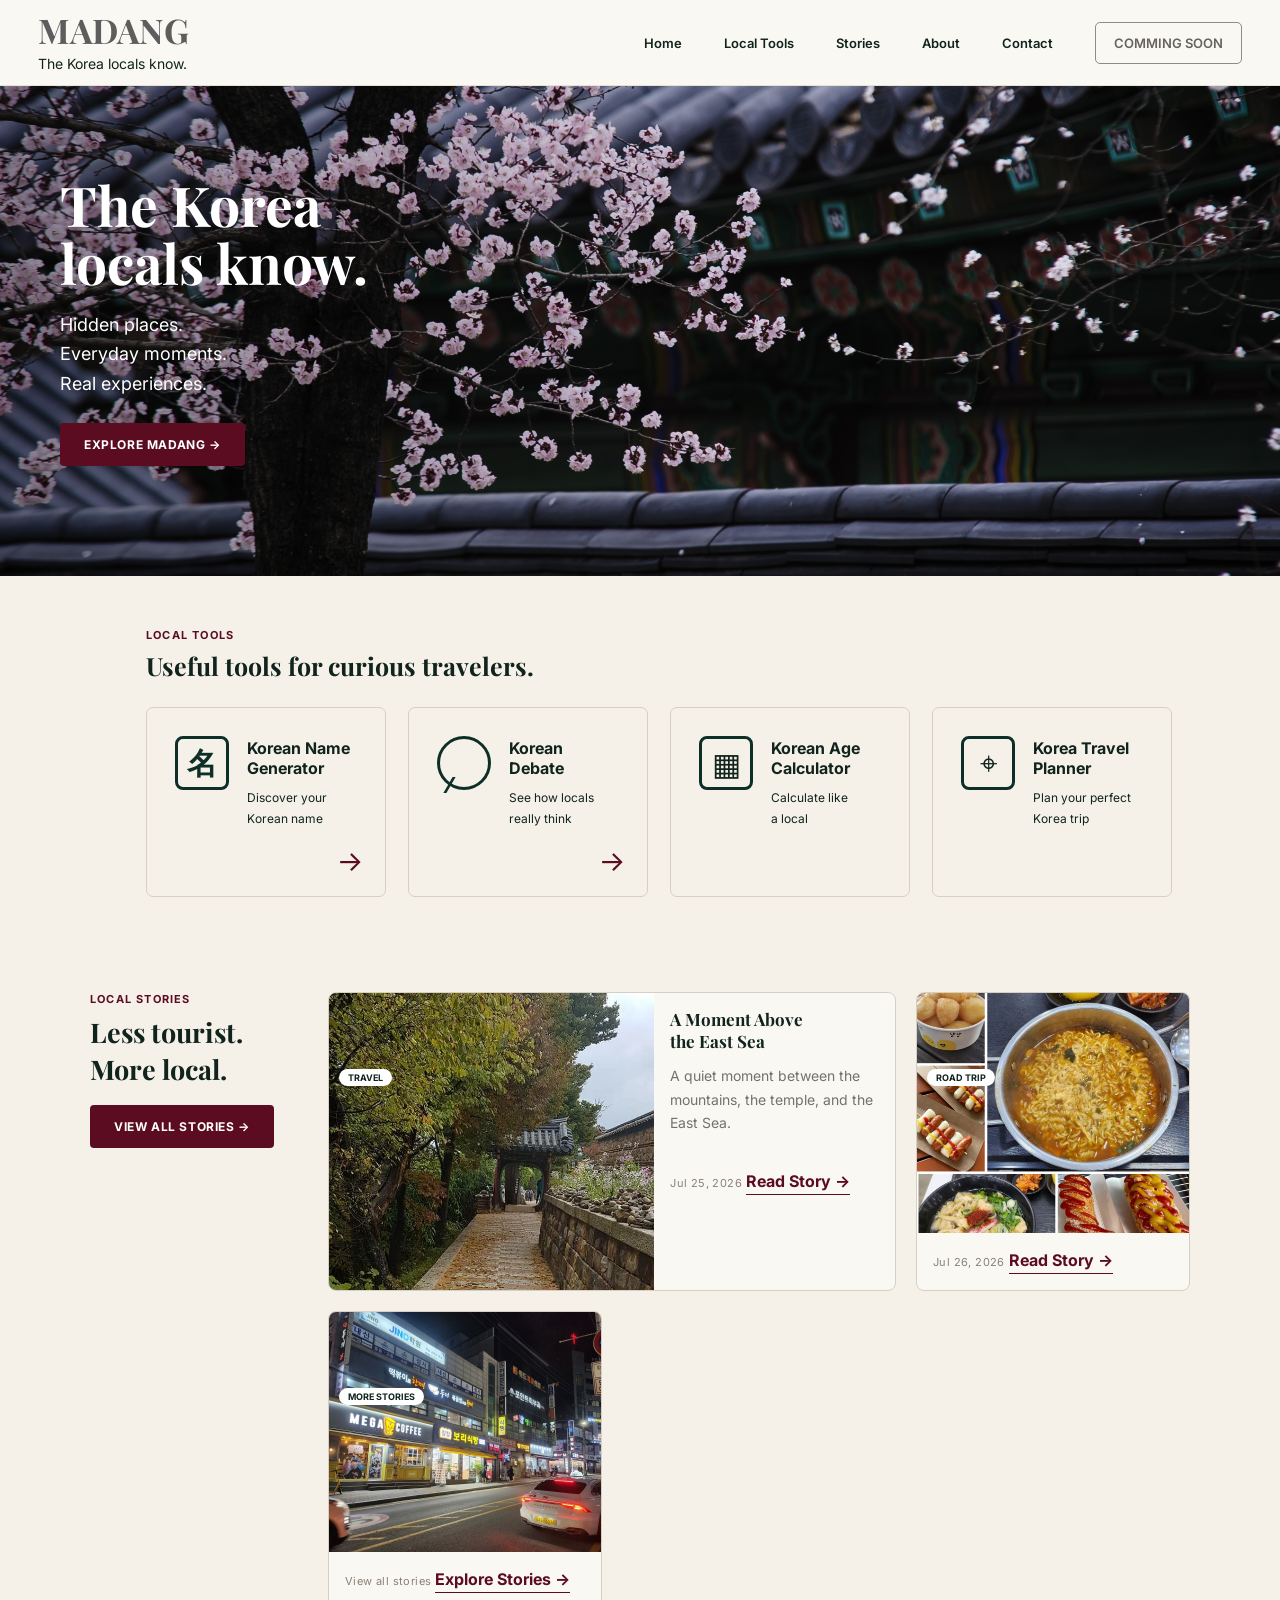
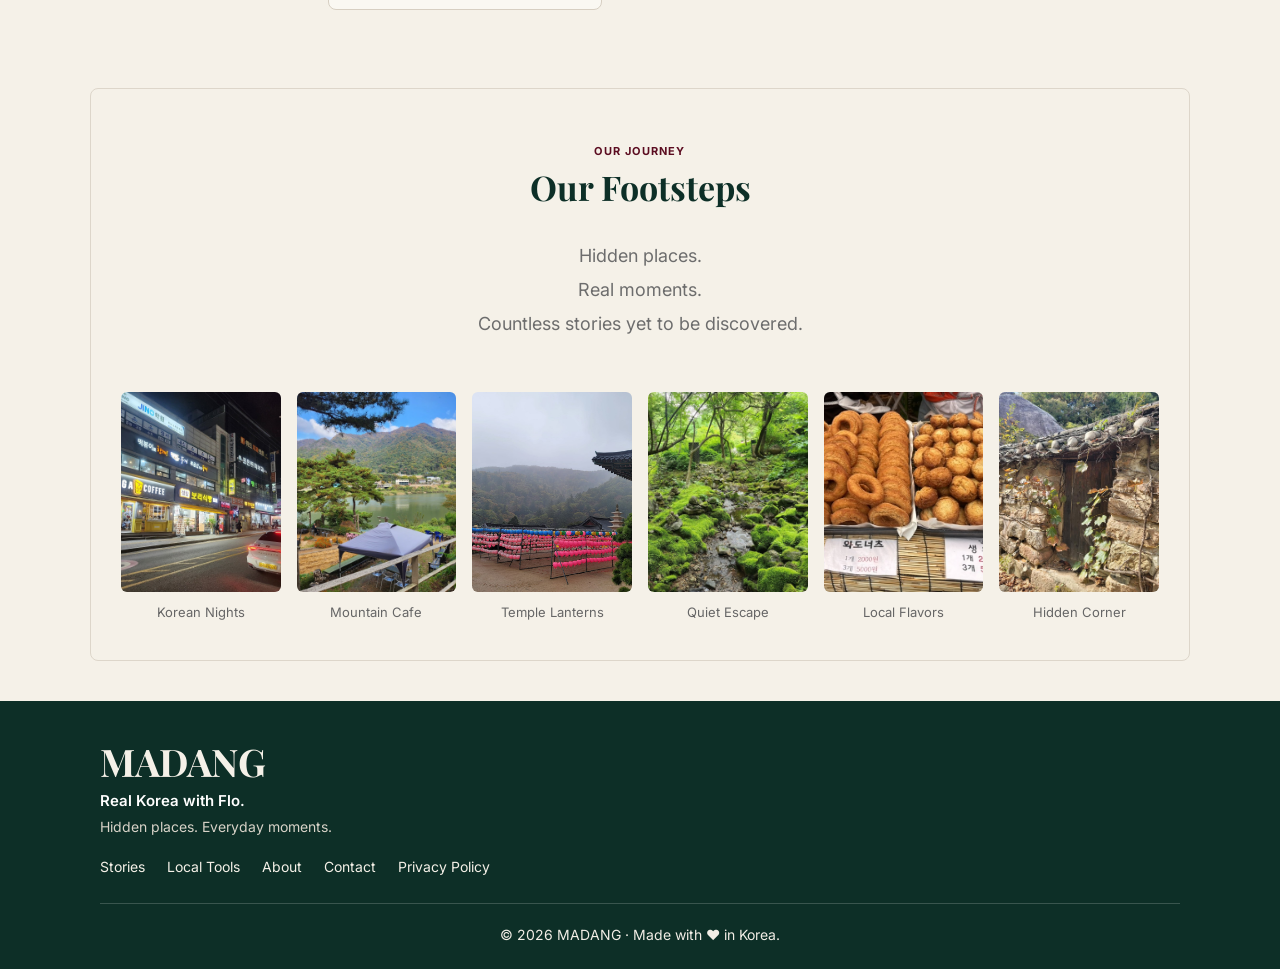
==== index.html @ cdb001fb "Add files via upload" ====
<!doctype html>
<html lang="en">
<head>
  <meta charset="utf-8">
  <meta name="viewport" content="width=device-width, initial-scale=1">
  <title>MADANG — The Korea locals know.</title>
  <meta name="description" content="Hidden places, everyday moments, real experiences in Korea.">
  <link rel="preconnect" href="https://fonts.googleapis.com">
  <link rel="preconnect" href="https://fonts.gstatic.com" crossorigin>
  <link href="https://fonts.googleapis.com/css2?family=Inter:wght@400;500;600;700&family=Playfair+Display:wght@600;700&display=swap" rel="stylesheet">
  <link rel="stylesheet" href="style.css">
</head>
<body>
<header class="site-header">
  <a class="brand" href="#home"><strong>MADANG</strong><span>The Korea locals know.</span></a>
  <button class="menu-toggle" aria-label="Open menu">☰</button>
  <nav class="nav">
    <a class="active" href="#home">Home</a>
    <a href="#tools">Local Tools</a>
    <a href="stories.html">Stories</a>
<a href="about.html">About</a>
<a href="contact.html">Contact</a>
    <a class="soon-outline" href="#soon">COMMING SOON</a>
  </nav>
</header>

<main>
<section id="home" class="hero">
  <div class="overlay"></div>
  <div class="hero-copy">
    <h1>The Korea<br>locals know.</h1>
    <p>Hidden places.<br>Everyday moments.<br>Real experiences.</p>
    <a class="button" href="#tools">EXPLORE MADANG →</a>
  </div>
</section>

<section id="tools" class="section">
  <span class="eyebrow">LOCAL TOOLS</span>
  <h2>Useful tools for curious travelers.</h2>

  <div class="tool-grid">
    <article class="tool-card">
   <div class="name-symbol">名</div>
      <div><h3>Korean Name<br>Generator</h3><p>Discover your<br>Korean name</p></div>
      <a class="arrow" href="#">→</a>
    </article>

    <article class="tool-card">
      <div class="speech"></div>
      <div><h3>Korean<br>Debate</h3><p>See how locals<br>really think</p></div>
      <a class="arrow" href="#">→</a>
    </article>

    <article class="tool-card">
      <div class="symbol">▦</div>
      <div><h3>Korean Age<br>Calculator</h3><p>Calculate like<br>a local</p></div>
     
    </article>

    <article class="tool-card">
      <div class="symbol">⌖</div>
      <div><h3>Korea Travel<br>Planner</h3><p>Plan your perfect<br>Korea trip</p></div>
      
    </article>
  </div>
</section>



<section id="stories" class="stories">
  <div class="stories-copy">
<span class="eyebrow">LOCAL STORIES</span>

<h2>
Less tourist.<br>
More local.
</h2>
    <a class="button" href="stories.html">VIEW ALL STORIES →</a>
  </div>

  <div class="story-grid">

  <article class="story-card">
    <div class="story-img">
      <img src="assets/naksansa-east-sea.jpg" alt="A temple above the East Sea">
      <span>TRAVEL</span>
    </div>

    <div class="story-body">
      <h3>A Moment Above<br>the East Sea</h3>

      <p>
        A quiet moment between the mountains,
        the temple, and the East Sea.
      </p>

      <small>Jul 25, 2026</small>

      <a class="home-story-link"
         href="https://realkoreawithflo.blogspot.com/2026/07/a-moment-above-east-sea.html"
         target="_blank"
         rel="noopener noreferrer">
        Read Story →
      </a>
    </div>
  </article>


  <article class="story-card">
    <div class="story-img">
      <img src="assets/korean-rest-stop.jpg" alt="Korean highway rest stop food">
      <span>ROAD TRIP</span>
    </div>

    <div class="story-body">
      <h3>Why Korean Highway<br>Rest Stops Are Worth Visiting</h3>

      <p>
        More than a quick break—
        Korean rest stops are part of the journey.
      </p>

      <small>Jul 26, 2026</small>

      <a class="home-story-link"
         href="https://realkoreawithflo.blogspot.com/2026/07/why-korean-highway-rest-stops-are-worth.html"
         target="_blank"
         rel="noopener noreferrer">
        Read Story →
      </a>
    </div>
  </article>


  <article class="story-card">
    <div class="story-img">
      <img src="assets/korean-nights.jpeg" alt="A Korean street at night">
      <span>MORE STORIES</span>
    </div>

    <div class="story-body">
      <h3>Discover More<br>Local Korea</h3>

      <p>
        Food, places, and everyday stories
        from the Korea locals know.
      </p>

      <small>View all stories</small>

      <a class="home-story-link" href="stories.html">
        Explore Stories →
      </a>
    </div>
  </article>

</div>



  </div>
</section>

<section class="footsteps">

    <div class="footsteps-title">
        <span class="eyebrow">OUR JOURNEY</span>

        <h2>Our Footsteps</h2>

       <p class="footsteps-desc">
    Hidden places.<br>
    Real moments.<br>
    Countless stories yet to be discovered.
</p>
    </div>

    <div class="footsteps-grid">

   <div class="footstep">
    <img src="assets/korean-nights.jpeg" alt="Korean Nights">
    <span>Korean Nights</span>
</div>

<div class="footstep">
    <img src="assets/mountain-cafe.jpeg" alt="Mountain Cafe">
    <span>Mountain Cafe</span>
</div>

<div class="footstep">
    <img src="assets/temple-lanterns.jpg" alt="Temple Lanterns">
    <span>Temple Lanterns</span>
</div>

<div class="footstep">
    <img src="assets/quiet-escape.png" alt="Quiet Escape">
    <span>Quiet Escape</span>
</div>

<div class="footstep">
    <img src="assets/local-flavors.jpg" alt="Local Flavors">
    <span>Local Flavors</span>
</div>

<div class="footstep">
    <img src="assets/hidden-corner.jpg" alt="Hidden Corner">
    <span>Hidden Corner</span>
</div> 
    </div>

</section>
</section>

</main>



<script src="script.js"></script>

<footer class="site-footer">

    <div class="footer-inner">

        <div class="footer-brand">
            <h3>MADANG</h3>
            <p>Real Korea with Flo.</p>
            <small>Hidden places. Everyday moments.</small>
        </div>

        <div class="footer-links">
            <a href="stories.html">Stories</a>
            <a href="index.html#tools">Local Tools</a>
            <a href="about.html">About</a>
            <a href="contact.html">Contact</a>
            <a href="privacy.html">Privacy Policy</a>
        </div>

    </div>

    <div class="footer-bottom">
        © 2026 MADANG · Made with ❤ in Korea.
    </div>

</footer>
</body>
</html>
---- style.css ----
:root{
  --ivory:#f5f1e8;
  --paper:#faf8f2;
  --green:#0d2f27;
  --burgundy:#5b0c20;
  --line:#d7cfc2;
  --gray:#74716c;
}
*{box-sizing:border-box}
html{scroll-behavior:smooth}
body{margin:0;background:var(--ivory);color:#10231d;font-family:Inter,Arial,sans-serif}
a{text-decoration:none;color:inherit}
img{width:100%;display:block}
.site-header{height:86px;background:var(--paper);display:flex;align-items:center;justify-content:space-between;padding:0 38px;border-bottom:1px solid #e8e0d5;position:sticky;top:0;z-index:10}
.brand{display:flex;flex-direction:column}
.brand strong{
    font:700 34px/1 "Playfair Display",serif;
    color:#5d5d5d;
}
.brand span{font-size:14px;margin-top:8px}
.nav{display:flex;align-items:center;gap:42px;font-size:13px;font-weight:600}transform: translateY(3px);
.nav .active{color:var(--burgundy);border-bottom:2px solid var(--burgundy);padding-bottom:8px}
.soon-outline{border:1px solid #8f8c87;color:#66635f;border-radius:5px;padding:12px 18px}
.menu-toggle{display:none;border:0;background:none;font-size:25px}
.hero{height:490px;background:url('images/hero.jpg') center/cover no-repeat;position:relative}
.overlay{position:absolute;inset:0;background:linear-gradient(90deg,rgba(0,0,0,.38),rgba(0,0,0,.03) 70%)}
.hero-copy{
    position:relative;
    color:#fff;
    padding:90px 0 0 60px;
}
.hero h1{font:700 55px/1.05 "Playfair Display",serif;margin:0 0 18px}
.hero p{font-size:18px;line-height:1.65;margin:0 0 24px}
.button{display:inline-block;background:var(--burgundy);color:white;padding:14px 24px;border-radius:4px;font-size:12px;font-weight:700;letter-spacing:.6px}
.section{
    max-width:1200px;
    width:100%;
    margin:0 auto;
    padding:52px 56px 50px;
}
.eyebrow{display:block;color:var(--burgundy);font-size:11px;font-weight:700;letter-spacing:1.2px;margin-bottom:8px}
h2{font:700 25px/1.25 "Playfair Display",serif;margin:0}
.tool-grid{
    display:grid;
    grid-template-columns:repeat(4,minmax(240px,1fr));
    gap:22px;
    margin-top:26px;
}
.tool-card{
    min-height:190px;
    border:1px solid var(--line);
    border-radius:7px;
   padding:28px;
    display:grid;
    grid-template-columns:auto 1fr;
    grid-template-rows:auto 1fr auto;
    column-gap:18px;
    align-items:start;
    position:relative;
}

.tool-card h3{
    margin:2px 0 10px;
    font-size:16px;
    line-height:1.25;
}

.tool-card p{
    margin:0;
    font-size:12px;
    line-height:1.7;
}


.arrow{position:absolute;right:22px;bottom:18px;color:var(--burgundy);font-size:28px}
.coming{position:absolute;right:36px;bottom:20px;border:1px solid #8d8a86;color:var(--gray);border-radius:4px;padding:8px 17px;font-size:11px;font-weight:700;letter-spacing:.8px}
.name-symbol{width:54px;height:54px;border:3px solid var(--green);border-radius:8px;display:grid;place-items:center;font-family:"Playfair Display",serif;font-size:30px;font-weight:700;color:var(--green)}
.speech{width:54px;height:54px;border:3px solid var(--green);border-radius:50%;position:relative}
.speech:after{content:'';position:absolute;left:8px;bottom:-6px;width:16px;height:16px;border-left:3px solid var(--green);transform:skew(-30deg)}
.symbol{width:54px;height:54px;border:3px solid var(--green);border-radius:8px;display:grid;place-items:center;font-size:31px}

.gallery-box{
    border:1px solid #918f89;
    border-radius:6px;
    padding:10px;
    display:grid;
    grid-template-columns:repeat(6,1fr);
    gap:8px;
}
.gallery-box img{
    width:100%;
    height:150px;
    object-fit:cover;
    display:block;
    border-radius:2px;
}
.dots{display:flex;justify-content:center;gap:8px;margin-top:18px}
.dots span,.dots b{width:9px;height:9px;border-radius:50%;background:#d2cabd}
.dots b{background:var(--burgundy)}
.stories{display:grid;grid-template-columns:200px 1fr;gap:38px;padding:45px 50px 38px}
.stories-copy h2{font-size:27px;line-height:1.35;margin-bottom:18px}
.story-grid{display:grid;grid-template-columns:repeat(3,1fr);gap:20px}
.story-card{border:1px solid var(--line);border-radius:6px;overflow:hidden}
.story-img{height:103px;position:relative}
.story-img img{width:100%;height:100%;object-fit:cover}
.story-img span{position:absolute;left:10px;bottom:10px;background:white;border-radius:18px;padding:3px 9px;font-size:9px;font-weight:700}
.story-body{padding:16px}
.story-body h3{font:700 17px/1.25 "Playfair Display",serif;margin:0 0 12px}
.story-body p{font-size:12px;line-height:1.75;margin:0 0 15px}
.story-body small{font-size:11px}
@media(max-width:900px){
  .menu-toggle{display:block}
  .nav{display:none;position:absolute;top:98px;left:0;right:0;background:var(--paper);padding:18px 22px;flex-direction:column;align-items:flex-start}
  .nav.open{display:flex}
  .tool-grid{grid-template-columns:1fr 1fr}
  .gallery-box{grid-template-columns:repeat(3,1fr)}
  .stories{grid-template-columns:1fr}
  .story-grid{grid-template-columns:1fr}
  .story-img{height:190px}
}
@media(max-width:560px){
  .site-header{height:82px;padding:0 20px}
  .nav{top:82px}
  .hero{height:420px}
  .hero-copy{padding:62px 22px 0}
  .hero h1{font-size:40px}
  .section{padding:30px 22px}
  .tool-grid{grid-template-columns:1fr}
  .gallery{padding:0 14px 24px}
  .gallery-box{grid-template-columns:1fr 1fr;gap:6px;padding:8px}
  .stories{padding:20px 22px}
  .story-grid{grid-template-columns:1fr}
  .social-col{align-items:flex-start;gap:20px}
}
/* Our Footsteps */

.footsteps{
    max-width:1200px;
    width:calc(100% - 96px);
    margin:40px auto;
    padding:55px 30px 40px;
    border:1px solid #ddd6ca;
    border-radius:8px;
    background:transparent;
    text-align:center;
}
.footsteps-title h2{
    font-family:"Playfair Display",serif;
    font-size:34px;
    margin:10px 0;
    color:#0d2f27;
     margin:8px 0 12px;
}

.footsteps-desc{
    color:#6d6d6d;
    font-size:18px;
    line-height:1.9;
    margin:30px 0 50px;
}

.footsteps-grid{
    display:grid;
    grid-template-columns:repeat(6,1fr);
    gap:16px;
}

.footstep img{

    height:200px;

    object-fit:cover;

    border-radius:6px;

    transition:.3s;

}

.footstep img:hover{

    transform:translateY(-4px);

}

.footstep span{

    display:block;

    margin-top:12px;

    font-size:13px;

    color:#666;

}
/* =========================
   STORIES PAGE
========================= */

.main-nav {
    display: flex;
    align-items: center;
    gap: 42px;
    font-size: 13px;
    font-weight: 600;
}

.main-nav a {
    color: var(--green);
    text-decoration: none;
    padding-bottom: 8px;
}

.main-nav a.active {
    color: var(--burgundy);
    border-bottom: 2px solid var(--burgundy);
}

.stories-page {
    width: min(1680px, 92%);
    margin: 0 auto;
}

.stories-hero {
    padding: 90px 0 65px;
    text-align: center;
    border-bottom: 1px solid var(--line);
}

.stories-hero .eyebrow {
    margin: 0 0 14px;
    color: var(--burgundy);
    font-size: 12px;
    font-weight: 700;
    letter-spacing: 1.8px;
}

.stories-hero h1 {
    margin: 0;
  color:#5d5d5d;
    font-family: "Playfair Display", serif;
    font-size: clamp(48px, 6vw, 82px);
    line-height: 1;
}

.stories-hero .intro {
    margin: 25px 0 0;
    color: var(--gray);
    font-size: 18px;
    line-height: 1.8;
}

@media (max-width: 900px) {
    .main-nav {
        gap: 18px;
        font-size: 12px;
    }

    .stories-hero {
        padding: 65px 20px 45px;
    }
}
.story-categories {
    display: flex;
    justify-content: center;
    flex-wrap: wrap;
    gap: 14px;
    padding: 32px 0 38px;
    border-bottom: 1px solid var(--line);
}

.category-button {
    border: 1px solid var(--line);
    background: transparent;
    color: var(--green);
    border-radius: 999px;
    padding: 10px 18px;
    font: inherit;
    font-size: 12px;
    font-weight: 700;
    letter-spacing: 0.5px;
    text-transform: uppercase;
    cursor: pointer;
}

.category-button:hover,
.category-button.active {
    background: var(--burgundy);
    border-color: var(--burgundy);
    color: white;
}
.stories-grid {
    display: grid;
    grid-template-columns: repeat(3, 1fr);
    gap: 28px;
    padding: 55px 0 90px;
}

.story-card {
    border: 1px solid var(--line);
    border-radius: 8px;
    overflow: hidden;
    background: var(--paper);
    transition: transform 0.25s ease, box-shadow 0.25s ease;
}

.story-card:hover {
    transform: translateY(-5px);
    box-shadow: 0 14px 30px rgba(0, 0, 0, 0.08);
}

.story-card img {
    width: 100%;
    height: 240px;
    object-fit: cover;
    display: block;
}

.story-card-body {
    padding: 24px;
}

.story-category {
    display: inline-block;
    margin-bottom: 14px;
    color: var(--burgundy);
    font-size: 11px;
    font-weight: 700;
    letter-spacing: 1.2px;
    text-transform: uppercase;
}

.story-card h2 {
    margin: 0 0 14px;
    color: #5d5d5d;
    font-family: "Playfair Display", serif;
    font-size: 26px;
    line-height: 1.2;
}

.story-card p {
    margin: 0 0 20px;
    color: var(--gray);
    font-size: 14px;
    line-height: 1.7;
}

.story-card small {
    color: #8a8178;
    font-size: 11px;
    letter-spacing: 0.4px;
}

@media (max-width: 900px) {
    .stories-grid {
        grid-template-columns: 1fr;
    }

    .story-card img {
        height: 220px;
    }
}
/* FEATURED STORY */

.story-card:first-child {
    grid-column: span 2;
    display: grid;
    grid-template-columns: 1.35fr 1fr;
}

.story-card:first-child img {
    height: 100%;
    min-height: 360px;
}

.story-card:first-child .story-card-body {
    display: flex;
    flex-direction: column;
    justify-content: center;
    padding: 36px;
}

.story-card:first-child h2 {
    font-size: 38px;
    line-height: 1.12;
}

.story-card img {
    transition: transform 0.4s ease;
}

.story-card:hover img {
    transform: scale(1.035);
}

@media (max-width: 900px) {
    .story-card:first-child {
        grid-column: auto;
        display: block;
    }

    .story-card:first-child img {
        min-height: 0;
        height: 220px;
    }

    .story-card:first-child h2 {
        font-size: 28px;
    }
}
/* ABOUT */

.about-page{

max-width:1200px;
margin:auto;
padding:120px 40px;

}

.about-hero{

text-align:center;

padding-bottom:90px;

border-bottom:1px solid var(--line);

}

.about-hero h1{

font-size:72px;

font-family:"Playfair Display",serif;

color:#555;

margin:15px 0 30px;

}

.about-hero .intro{

    max-width:700px;

    margin:40px auto 0;

    text-align:center;

    font-size:24px;

    line-height:1.8;

    color:var(--gray);

}
/* ABOUT PAGE */

.about-page {
    width: min(1500px, 92%);
    margin: 0 auto;
    padding-bottom: 100px;
}

.about-hero {
    padding: 90px 20px 75px;
    text-align: center;
    border-bottom: 1px solid var(--line);
}

.about-hero h1 {
    margin: 12px 0 24px;
    color: #5d5d5d;
    font-family: "Playfair Display", serif;
    font-size: clamp(52px, 7vw, 88px);
    line-height: 1;
}

.about-hero .intro {
    max-width: 700px;
    margin: 28px auto 0;
    text-align: center;
    color: var(--gray);
    font-size: 20px;
    line-height: 1.55;
}
.about-profile {
    display: grid;
    grid-template-columns: 1.1fr 0.9fr;
    gap: 70px;
    align-items: center;
    padding: 85px 0;
    border-bottom: 1px solid var(--line);
}

.about-photo img {
    width: 100%;
    height: 680px;
    object-fit: cover;
    object-position: center;
    display: block;
    border-radius: 8px;
}

.about-copy h2,
.about-madang h2 {
    margin: 12px 0 28px;
    color: #5d5d5d;
    font-family: "Playfair Display", serif;
    font-size: clamp(38px, 4vw, 58px);
    line-height: 1.12;
}

.about-copy p,
.about-madang p {
    color: var(--gray);
    font-size: 18px;
    line-height: 1.9;
}

.about-copy p {
    margin: 0 0 20px;
}

.about-quote {
    margin-top: 38px !important;
    padding-left: 24px;
    border-left: 3px solid var(--burgundy);
    color: #5d5d5d !important;
    font-family: "Playfair Display", serif;
    font-size: 26px !important;
    font-style: italic;
    line-height: 1.6 !important;
}

.about-madang {
    max-width: 850px;
    margin: 0 auto;
    padding: 45px 0 20px;
    text-align: center;
}

@media (max-width: 900px) {
    .about-profile {
        grid-template-columns: 1fr;
        gap: 42px;
        padding: 55px 0;
    }

    .about-photo img {
        height: 520px;
    }

    .about-hero {
        padding: 65px 20px 50px;
    }
}
/* PRIVACY POLICY */

.legal-page {
    width: min(920px, 90%);
    margin: 0 auto;
}

.legal-hero {
    padding: 90px 20px 65px;
    text-align: center;
    border-bottom: 1px solid var(--line);
}

.legal-hero h1 {
    margin: 12px 0 18px;
    color: #5d5d5d;
    font-family: "Playfair Display", serif;
    font-size: clamp(48px, 6vw, 76px);
    line-height: 1;
}

.legal-hero > p:last-child {
    color: var(--gray);
    font-size: 14px;
}

.legal-content {
    padding: 65px 0 20px;
}

.legal-content h2 {
    margin: 42px 0 12px;
    color: #5d5d5d;
    font-family: "Playfair Display", serif;
    font-size: 28px;
}

.legal-content h2:first-child {
    margin-top: 0;
}

.legal-content p {
    margin: 0;
    color: var(--gray);
    font-size: 16px;
    line-height: 1.9;
}

.legal-content a {
    color: var(--burgundy);
    text-decoration: underline;
    text-underline-offset: 4px;
}
/* CONTACT PAGE */

.contact-page {
    width: min(1180px, 90%);
    margin: 0 auto;
}

.contact-hero {
    padding: 90px 20px 70px;
    text-align: center;
    border-bottom: 1px solid var(--line);
}

.contact-hero h1 {
    margin: 12px 0 24px;
    color: #5d5d5d;
    font-family: "Playfair Display", serif;
    font-size: clamp(52px, 7vw, 84px);
    line-height: 1;
}

.contact-hero .intro {
    margin: 0;
    color: var(--gray);
    font-size: 20px;
    line-height: 1.8;
}

.contact-content {
    display: grid;
    grid-template-columns: 1.25fr 0.75fr;
    gap: 80px;
    align-items: start;
    padding: 80px 0 20px;
}

.contact-copy h2 {
    margin: 12px 0 26px;
    color: #5d5d5d;
    font-family: "Playfair Display", serif;
    font-size: clamp(38px, 4.5vw, 58px);
    line-height: 1.15;
}

.contact-copy > p {
    max-width: 650px;
    color: var(--gray);
    font-size: 17px;
    line-height: 1.9;
}

.contact-list {
    display: grid;
    gap: 14px;
    margin-top: 34px;
}

.contact-list span {
    padding-bottom: 14px;
    border-bottom: 1px solid var(--line);
    color: #5d5d5d;
    font-size: 16px;
}

.contact-card {
    padding: 42px;
    border: 1px solid var(--line);
    border-radius: 8px;
    background: var(--paper);
}

.contact-card h3 {
    margin: 12px 0 18px;
    color: #5d5d5d;
    font-family: "Playfair Display", serif;
    font-size: 38px;
}

.contact-card p {
    color: var(--gray);
    font-size: 15px;
    line-height: 1.7;
}

.contact-card a {
    display: inline-block;
    margin: 24px 0 28px;
    color: var(--burgundy);
    font-size: 18px;
    font-weight: 700;
    text-decoration: none;
    border-bottom: 1px solid var(--burgundy);
    padding-bottom: 5px;
}

.contact-card small {
    display: block;
    color: #8a8178;
    line-height: 1.6;
}

@media (max-width: 900px) {
    .contact-content {
        grid-template-columns: 1fr;
        gap: 45px;
        padding-top: 55px;
    }

    .contact-hero {
        padding: 65px 20px 50px;
    }

    .contact-card {
        padding: 30px;
    }
}


/* =========================
   FOOTER — FINAL
========================= */

.site-footer {
    margin-top: 20px;
    padding: 42px 0 24px;
    background: var(--green);
    color: #f5f1e8;
}

.footer-inner {
    width: min(1080px, 88%);
    margin: 0 auto;
    display: block;
}

.footer-brand h3 {
    margin: 0 0 10px;
    color: #f5f1e8;
    font-family: "Playfair Display", serif;
    font-size: 38px;
    line-height: 1;
}

.footer-brand p {
    margin: 0 0 6px;
    color: #ffffff;
    font-size: 15px;
    font-weight: 600;
}

.footer-brand small {
    display: block;
    color: #d8d3c8;
    font-size: 14px;
    line-height: 1.6;
}

.footer-links {
    display: flex;
    flex-wrap: wrap;
    gap: 12px 22px;
    margin-top: 20px;
}

.footer-links a {
    color: #f5f1e8;
    font-size: 14px;
    text-decoration: none;
}

.footer-links a:hover {
    color: #ffffff;
    text-decoration: underline;
    text-underline-offset: 4px;
}

.footer-bottom {
    width: min(1080px, 88%);
    margin: 28px auto 0;
    padding-top: 20px;
    border-top: 1px solid rgba(255, 255, 255, 0.18);
    color: #f2eee6;
    font-size: 14px;
    line-height: 1.5;
    text-align: center;
}

@media (max-width: 700px) {
    .site-footer {
        padding: 32px 0 18px;
    }

    .footer-links {
        gap:18px;
    }
}
.story-read-link {
    display: inline-block;
    margin-top: 20px;
    color: var(--burgundy);
    font-size: 14px;
    font-weight: 700;
    letter-spacing: 0.04em;
    text-decoration: none;
    border-bottom: 1px solid var(--burgundy);
    padding-bottom: 4px;
    transition: 0.2s ease;
}

.story-read-link:hover {
    transform: translateX(4px);
}
/* HOME STORY CARD LINK FIX */
.story-grid > a.story-card {
    display: block;
    color: inherit;
    text-decoration: none;
}

.story-grid > a.story-card:hover {
    color: inherit;
}

/* 첫 번째 큰 카드의 기존 2단 레이아웃 복구 */
.story-grid > a.story-card:first-child {
    display: grid;
    grid-template-columns: 1.15fr 0.85fr;
}

/* 카드 안의 이미지와 본문이 정상 크기를 유지하도록 */
.story-grid > a.story-card .story-img,
.story-grid > a.story-card .story-body {
    min-width: 0;
}

.story-grid > a.story-card .story-img img {
    width: 100%;
    height: 100%;
    object-fit: cover;
    display: block;
}
.home-story-link {
  display: inline-block;
  margin-top: 16px;
  color: var(--burgundy);
  font-weight: 700;
  text-decoration: none;
  border-bottom: 1px solid var(--burgundy);
  padding-bottom: 3px;
}

.home-story-link:hover {
  opacity: 0.75;
}
/* HOME CONTENT WIDTH FIX */
#tools,
#stories,
.footsteps {
    width: calc(100% - 80px);
    max-width: 1100px;
    margin-left: auto;
    margin-right: auto;
}

#stories {
    padding-left: 0;
    padding-right: 0;
}

@media (max-width: 900px) {
    #tools,
    #stories,
    .footsteps {
        width: calc(100% - 40px);
    }
}
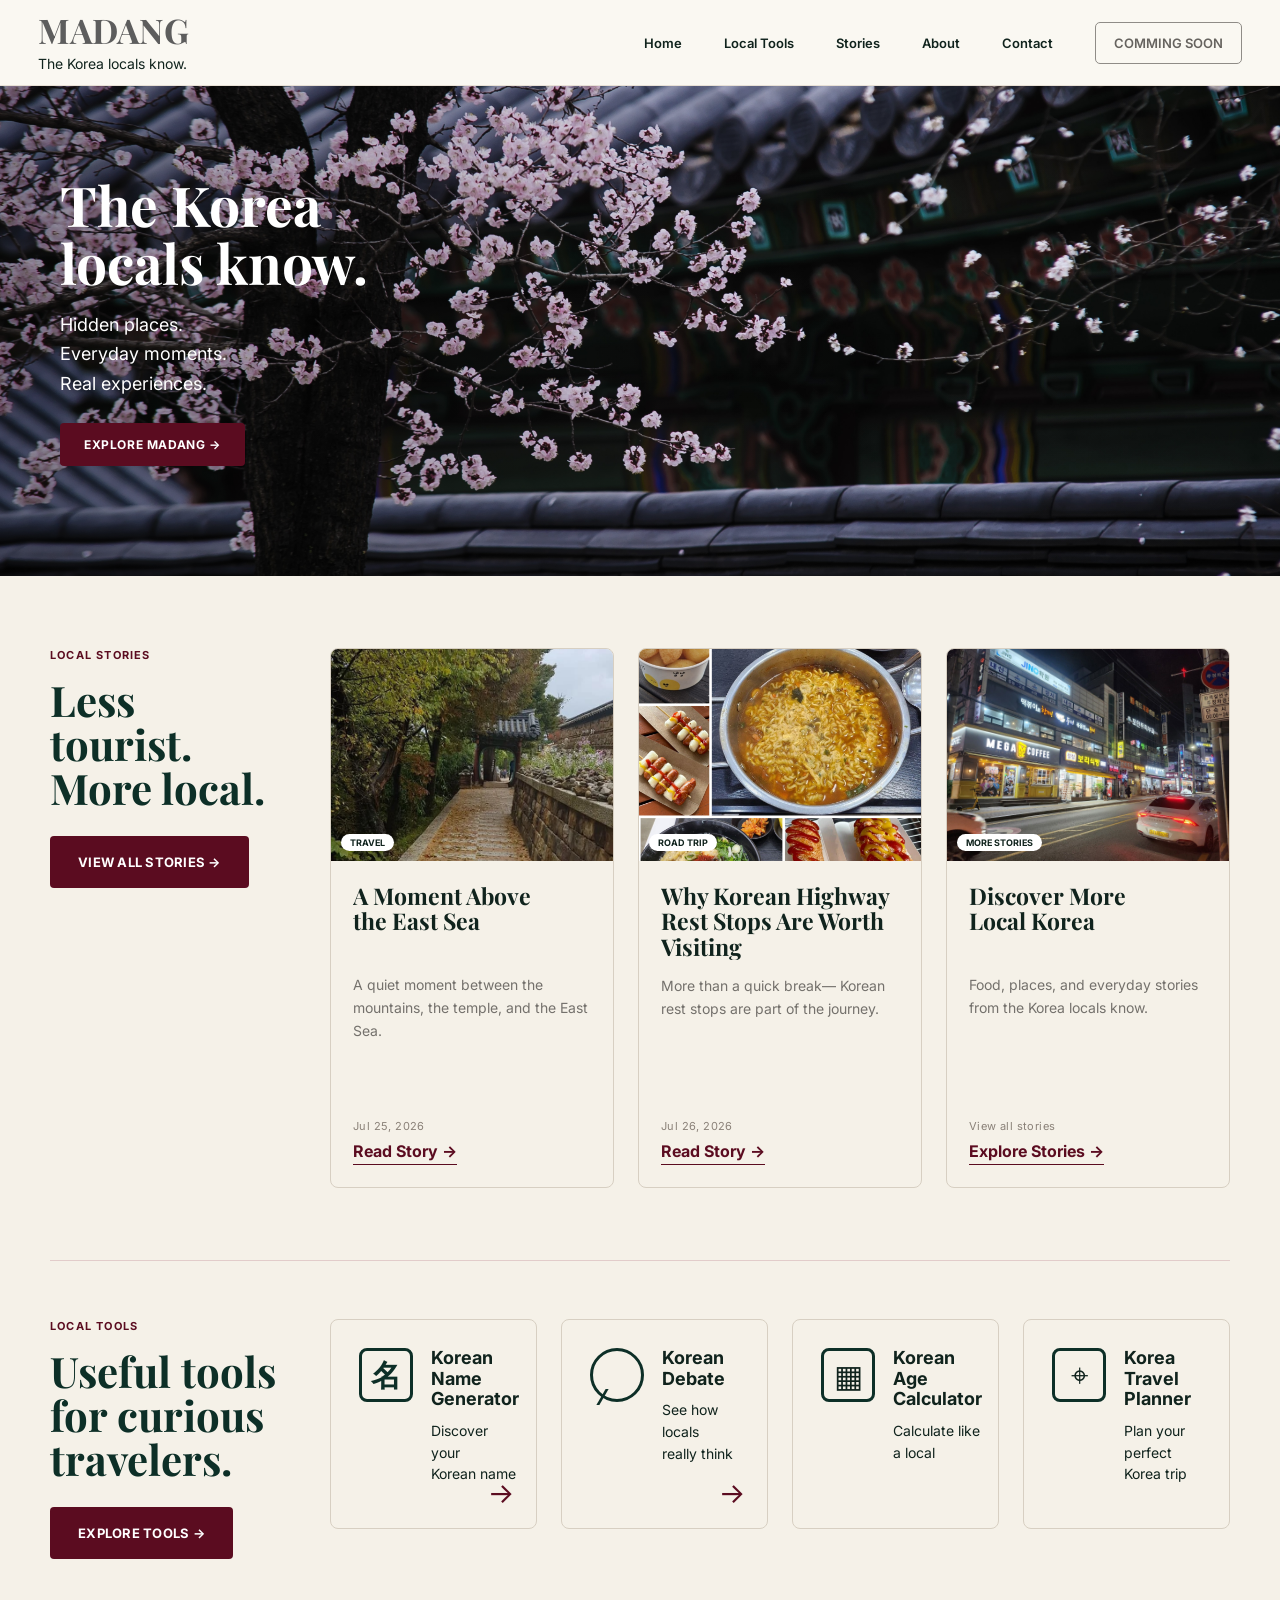
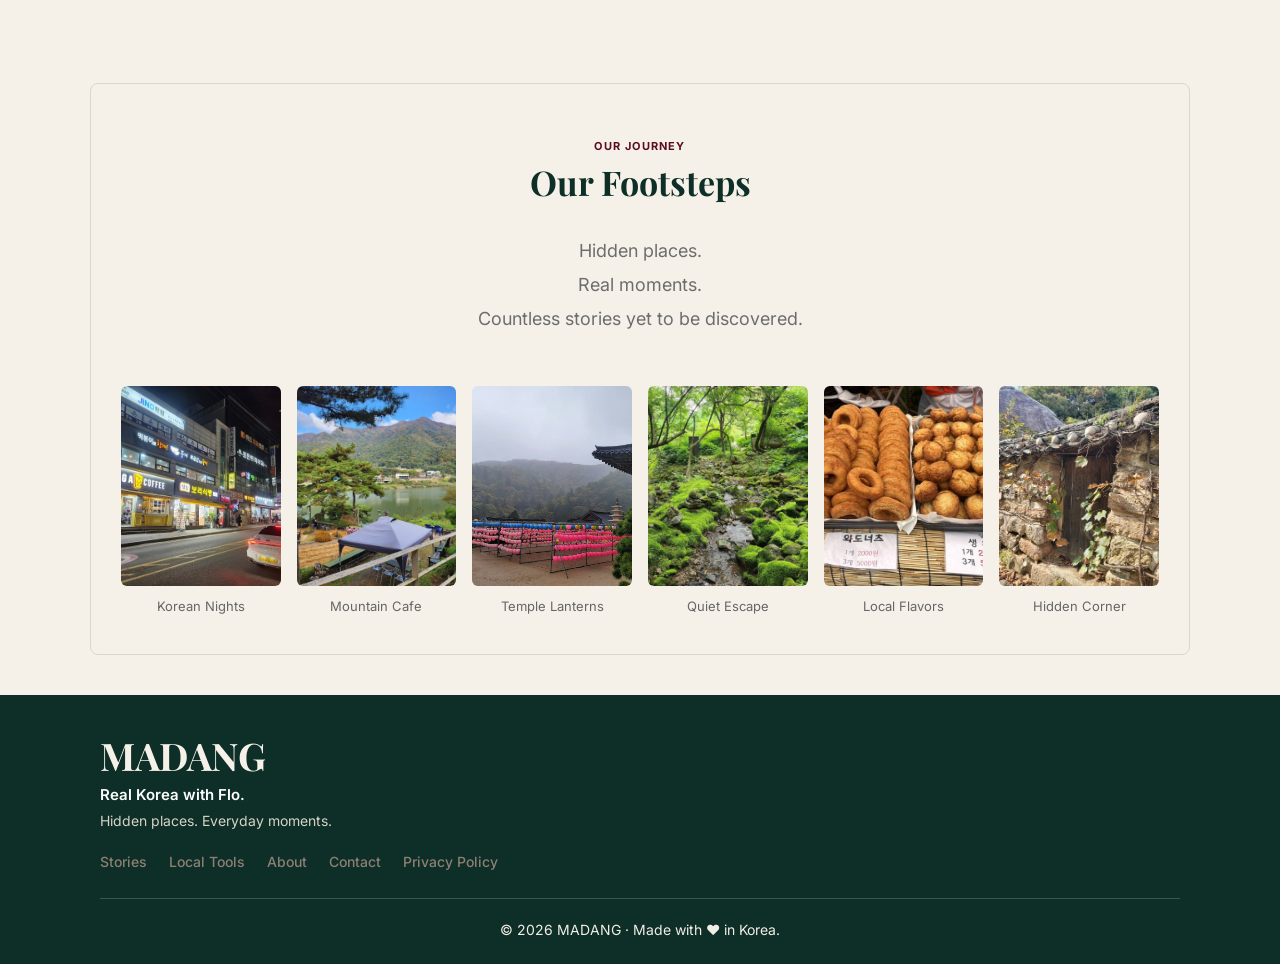
==== commit a8b7f41e: "Add files via upload" ====
--- a/index.html
+++ b/index.html
@@ -34,39 +34,6 @@
   </div>
 </section>
 
-<section id="tools" class="section">
-  <span class="eyebrow">LOCAL TOOLS</span>
-  <h2>Useful tools for curious travelers.</h2>
-
-  <div class="tool-grid">
-    <article class="tool-card">
-   <div class="name-symbol">名</div>
-      <div><h3>Korean Name<br>Generator</h3><p>Discover your<br>Korean name</p></div>
-      <a class="arrow" href="#">→</a>
-    </article>
-
-    <article class="tool-card">
-      <div class="speech"></div>
-      <div><h3>Korean<br>Debate</h3><p>See how locals<br>really think</p></div>
-      <a class="arrow" href="#">→</a>
-    </article>
-
-    <article class="tool-card">
-      <div class="symbol">▦</div>
-      <div><h3>Korean Age<br>Calculator</h3><p>Calculate like<br>a local</p></div>
-     
-    </article>
-
-    <article class="tool-card">
-      <div class="symbol">⌖</div>
-      <div><h3>Korea Travel<br>Planner</h3><p>Plan your perfect<br>Korea trip</p></div>
-      
-    </article>
-  </div>
-</section>
-
-
-
 <section id="stories" class="stories">
   <div class="stories-copy">
 <span class="eyebrow">LOCAL STORIES</span>
@@ -78,7 +45,7 @@
     <a class="button" href="stories.html">VIEW ALL STORIES →</a>
   </div>
 
-  <div class="story-grid">
+  <div class="story-grid" id="home-blog-feed" data-blog-feed="home">
 
   <article class="story-card">
     <div class="story-img">
@@ -160,6 +127,44 @@
 
   </div>
 </section>
+
+<section id="tools" class="section">
+  <div class="section-title">
+    <span class="eyebrow">LOCAL TOOLS</span>
+    <h2>Useful tools for curious travelers.</h2>
+    <a class="button tools-button" href="#tools">EXPLORE TOOLS →</a>
+  </div>
+
+  <div class="tool-grid">
+    <article class="tool-card">
+   <div class="name-symbol">名</div>
+      <div><h3>Korean Name<br>Generator</h3><p>Discover your<br>Korean name</p></div>
+      <a class="arrow" href="#">→</a>
+    </article>
+
+    <article class="tool-card">
+      <div class="speech"></div>
+      <div><h3>Korean<br>Debate</h3><p>See how locals<br>really think</p></div>
+      <a class="arrow" href="#">→</a>
+    </article>
+
+    <article class="tool-card">
+      <div class="symbol">▦</div>
+      <div><h3>Korean Age<br>Calculator</h3><p>Calculate like<br>a local</p></div>
+     
+    </article>
+
+    <article class="tool-card">
+      <div class="symbol">⌖</div>
+      <div><h3>Korea Travel<br>Planner</h3><p>Plan your perfect<br>Korea trip</p></div>
+      
+    </article>
+  </div>
+</section>
+
+
+
+
 
 <section class="footsteps">
 
--- a/style.css
+++ b/style.css
@@ -775,8 +775,9 @@
 }
 
 .footer-links a {
-    color: #f5f1e8;
+    color: #8d7f73;
     font-size: 14px;
+    font-weight: 500;
     text-decoration: none;
 }
 
@@ -885,4 +886,877 @@
     .footsteps {
         width: calc(100% - 40px);
     }
-}+}
+
+/* Blogger RSS / JSONP automatic story cards */
+.story-img {
+  display: block;
+  color: inherit;
+}
+
+.story-body h3 {
+  display: -webkit-box;
+  -webkit-box-orient: vertical;
+  -webkit-line-clamp: 3;
+  overflow: hidden;
+}
+
+.story-body p {
+  display: -webkit-box;
+  -webkit-box-orient: vertical;
+  -webkit-line-clamp: 4;
+  overflow: hidden;
+}
+
+.home-story-link,
+.story-read-link {
+  display: inline-block;
+  margin-top: 10px;
+  color: var(--burgundy);
+  font-weight: 700;
+}
+
+#all-blog-feed .story-card > a {
+  display: block;
+}
+
+#all-blog-feed .story-card > a img {
+  width: 100%;
+  aspect-ratio: 16 / 10;
+  object-fit: cover;
+}
+
+#all-blog-feed .story-card-body h2 {
+  display: -webkit-box;
+  -webkit-box-orient: vertical;
+  -webkit-line-clamp: 3;
+  overflow: hidden;
+}
+
+
+/* HD Blogger feed cards */
+#home-blog-feed {
+  grid-template-columns: repeat(3, minmax(0, 1fr));
+  align-items: stretch;
+}
+
+#home-blog-feed .story-card {
+  min-width: 0;
+}
+
+#home-blog-feed .story-img img {
+  width: 100%;
+  height: 260px;
+  object-fit: cover;
+  image-rendering: auto;
+}
+
+@media (max-width: 980px) {
+  #home-blog-feed {
+    grid-template-columns: 1fr;
+  }
+
+  #home-blog-feed .story-img img {
+    height: auto;
+    aspect-ratio: 16 / 10;
+  }
+}
+
+
+/* =========================
+   HOME — TOOLS + STORIES UNIFIED
+========================= */
+
+/* Both homepage sections share one visual width. */
+#tools,
+#stories {
+  width: min(1160px, calc(100% - 80px));
+  max-width: none;
+  margin-left: auto;
+  margin-right: auto;
+}
+
+/* Tools: four equal cards. */
+#tools .tool-grid {
+  grid-template-columns: repeat(4, minmax(0, 1fr));
+  gap: 24px;
+}
+
+#tools .tool-card {
+  min-height: 214px;
+  padding: 30px;
+  border-radius: 8px;
+  background: transparent;
+}
+
+/* Stories: heading column + three equal post cards. */
+#stories {
+  grid-template-columns: 220px minmax(0, 1fr);
+  gap: 48px;
+  align-items: start;
+  padding-left: 0;
+  padding-right: 0;
+}
+
+#home-blog-feed {
+  display: grid;
+  grid-template-columns: repeat(3, minmax(0, 1fr)) !important;
+  gap: 24px;
+  align-items: stretch;
+}
+
+#home-blog-feed .story-card,
+#home-blog-feed .story-card:first-child {
+  display: flex !important;
+  flex-direction: column;
+  grid-column: auto !important;
+  min-width: 0;
+  min-height: 410px;
+  border-radius: 8px;
+  background: transparent;
+}
+
+#home-blog-feed .story-img,
+#home-blog-feed .story-card:first-child .story-img {
+  width: 100%;
+  height: auto;
+  aspect-ratio: 4 / 3;
+  min-height: 0;
+}
+
+#home-blog-feed .story-img img,
+#home-blog-feed .story-card:first-child .story-img img {
+  width: 100%;
+  height: 100%;
+  min-height: 0;
+  object-fit: cover;
+}
+
+#home-blog-feed .story-body,
+#home-blog-feed .story-card:first-child .story-body {
+  display: flex;
+  flex: 1;
+  flex-direction: column;
+  justify-content: flex-start;
+  padding: 20px;
+}
+
+#home-blog-feed .story-body h3,
+#home-blog-feed .story-card:first-child h3 {
+  min-height: 66px;
+  margin-bottom: 12px;
+  font-size: 20px;
+  line-height: 1.12;
+}
+
+#home-blog-feed .story-body p {
+  min-height: 88px;
+  margin-bottom: 16px;
+  font-size: 13px;
+  line-height: 1.65;
+}
+
+#home-blog-feed .story-body small {
+  margin-top: auto;
+}
+
+#home-blog-feed .home-story-link {
+  margin-top: 8px;
+  align-self: flex-start;
+}
+
+/* Featured layout belongs only to the full Stories page, not the homepage. */
+#all-blog-feed .story-card:first-child {
+  grid-column: span 2;
+  display: grid;
+  grid-template-columns: 1.35fr 1fr;
+}
+
+#all-blog-feed .story-card:first-child img {
+  height: 100%;
+  min-height: 360px;
+}
+
+#all-blog-feed .story-card:first-child .story-card-body {
+  display: flex;
+  flex-direction: column;
+  justify-content: center;
+  padding: 36px;
+}
+
+#all-blog-feed .story-card:first-child h2 {
+  font-size: 38px;
+  line-height: 1.12;
+}
+
+@media (max-width: 980px) {
+  #tools,
+  #stories {
+    width: min(760px, calc(100% - 40px));
+  }
+
+  #tools .tool-grid {
+    grid-template-columns: repeat(2, minmax(0, 1fr));
+  }
+
+  #stories {
+    grid-template-columns: 1fr;
+    gap: 28px;
+  }
+
+  #home-blog-feed {
+    grid-template-columns: 1fr !important;
+  }
+
+  #home-blog-feed .story-card,
+  #home-blog-feed .story-card:first-child {
+    min-height: 0;
+  }
+
+  #home-blog-feed .story-img,
+  #home-blog-feed .story-card:first-child .story-img {
+    aspect-ratio: 16 / 10;
+  }
+
+  #all-blog-feed .story-card:first-child {
+    grid-column: auto;
+    display: block;
+  }
+
+  #all-blog-feed .story-card:first-child img {
+    min-height: 0;
+    height: 220px;
+  }
+
+  #all-blog-feed .story-card:first-child h2 {
+    font-size: 28px;
+  }
+}
+
+@media (max-width: 560px) {
+  #tools .tool-grid {
+    grid-template-columns: 1fr;
+  }
+}
+
+
+/* =========================
+   HOME — SECTION TITLES UNIFIED
+========================= */
+
+/* Same overall content width for Tools and Stories. */
+#tools,
+#stories {
+  width: min(1160px, calc(100% - 80px)) !important;
+  margin-left: auto !important;
+  margin-right: auto !important;
+}
+
+/* Make the section headings feel like one system. */
+#tools .section-title,
+#stories .stories-copy {
+  min-height: 150px;
+  display: flex;
+  flex-direction: column;
+  align-items: flex-start;
+  justify-content: flex-start;
+}
+
+#tools .section-title .eyebrow,
+#stories .stories-copy .eyebrow {
+  margin-bottom: 12px;
+}
+
+#tools .section-title h2,
+#stories .stories-copy h2 {
+  margin: 0;
+  font-size: clamp(34px, 3vw, 46px);
+  line-height: 1.05;
+  max-width: 360px;
+}
+
+/* Add a matching burgundy action button under the Tools heading. */
+#tools .section-title::after {
+  content: "EXPLORE TOOLS →";
+  display: inline-flex;
+  align-items: center;
+  justify-content: center;
+  min-height: 50px;
+  margin-top: 24px;
+  padding: 0 26px;
+  border-radius: 4px;
+  background: var(--burgundy);
+  color: #fff;
+  font-size: 13px;
+  font-weight: 700;
+  letter-spacing: .02em;
+}
+
+/* Keep Stories button visually identical. */
+#stories .stories-copy .button,
+#stories .stories-copy a.button {
+  min-height: 50px;
+  padding: 0 26px;
+  border-radius: 4px;
+  display: inline-flex;
+  align-items: center;
+  justify-content: center;
+  font-size: 13px;
+  font-weight: 700;
+  letter-spacing: .02em;
+}
+
+/* Equal spacing between headings and card areas. */
+#tools .tool-grid {
+  margin-top: 34px;
+}
+
+#stories {
+  padding-top: 84px;
+}
+
+#stories .stories-copy {
+  padding-top: 0;
+}
+
+/* Desktop: align the left edges of both section headings. */
+@media (min-width: 981px) {
+  #tools {
+    display: grid;
+    grid-template-columns: 220px minmax(0, 1fr);
+    gap: 48px;
+    align-items: start;
+  }
+
+  #tools .section-title {
+    grid-column: 1;
+  }
+
+  #tools .tool-grid {
+    grid-column: 2;
+    margin-top: 0;
+  }
+
+  #stories {
+    grid-template-columns: 220px minmax(0, 1fr) !important;
+    gap: 48px !important;
+  }
+}
+
+@media (max-width: 980px) {
+  #tools,
+  #stories {
+    width: min(760px, calc(100% - 40px)) !important;
+  }
+
+  #tools {
+    display: block;
+  }
+
+  #tools .section-title,
+  #stories .stories-copy {
+    min-height: 0;
+  }
+
+  #tools .section-title::after {
+    margin-bottom: 28px;
+  }
+
+  #tools .tool-grid {
+    margin-top: 0;
+  }
+}
+
+
+/* =========================
+   HOME FINAL — STORIES FIRST
+========================= */
+
+#stories,
+#tools {
+  width: min(1180px, calc(100% - 80px)) !important;
+  max-width: none !important;
+  margin-left: auto !important;
+  margin-right: auto !important;
+}
+
+/* Both sections use the same left heading column and the same content width. */
+#stories,
+#tools {
+  display: grid !important;
+  grid-template-columns: 230px minmax(0, 1fr) !important;
+  gap: 50px !important;
+  align-items: start !important;
+  padding-left: 0 !important;
+  padding-right: 0 !important;
+}
+
+#stories {
+  padding-top: 72px !important;
+  padding-bottom: 72px !important;
+}
+
+#tools {
+  padding-top: 58px !important;
+  padding-bottom: 84px !important;
+  border-top: 1px solid rgba(122, 15, 45, 0.16);
+}
+
+/* Left-side section headings */
+#stories .stories-copy,
+#tools .section-title {
+  min-height: 0 !important;
+  display: flex !important;
+  flex-direction: column !important;
+  align-items: flex-start !important;
+  justify-content: flex-start !important;
+  padding: 0 !important;
+}
+
+#stories .stories-copy .eyebrow,
+#tools .section-title .eyebrow {
+  margin: 0 0 16px !important;
+}
+
+#stories .stories-copy h2,
+#tools .section-title h2 {
+  margin: 0 !important;
+  max-width: 220px !important;
+  font-size: 42px !important;
+  line-height: 1.05 !important;
+}
+
+/* Real button in Stories */
+#stories .stories-copy .button,
+#stories .stories-copy a.button {
+  min-height: 52px !important;
+  margin-top: 26px !important;
+  padding: 0 28px !important;
+  border-radius: 4px !important;
+  display: inline-flex !important;
+  align-items: center !important;
+  justify-content: center !important;
+  font-size: 13px !important;
+  font-weight: 700 !important;
+  letter-spacing: .02em !important;
+}
+
+/* Matching visual button under Tools heading */
+#tools .section-title::after {
+  content: "EXPLORE TOOLS →" !important;
+  min-height: 52px !important;
+  margin-top: 26px !important;
+  padding: 0 28px !important;
+  border-radius: 4px !important;
+  display: inline-flex !important;
+  align-items: center !important;
+  justify-content: center !important;
+  background: var(--burgundy) !important;
+  color: #fff !important;
+  font-size: 13px !important;
+  font-weight: 700 !important;
+  letter-spacing: .02em !important;
+}
+
+/* Stories: three equal cards */
+#home-blog-feed {
+  display: grid !important;
+  grid-template-columns: repeat(3, minmax(0, 1fr)) !important;
+  gap: 24px !important;
+  align-items: stretch !important;
+}
+
+#home-blog-feed .story-card,
+#home-blog-feed .story-card:first-child {
+  display: flex !important;
+  flex-direction: column !important;
+  grid-column: auto !important;
+  min-width: 0 !important;
+  min-height: 540px !important;
+  border-radius: 8px !important;
+  overflow: hidden !important;
+}
+
+#home-blog-feed .story-img,
+#home-blog-feed .story-card:first-child .story-img {
+  width: 100% !important;
+  aspect-ratio: 4 / 3 !important;
+  min-height: 0 !important;
+}
+
+#home-blog-feed .story-img img,
+#home-blog-feed .story-card:first-child .story-img img {
+  width: 100% !important;
+  height: 100% !important;
+  object-fit: cover !important;
+}
+
+#home-blog-feed .story-body,
+#home-blog-feed .story-card:first-child .story-body {
+  display: flex !important;
+  flex: 1 !important;
+  flex-direction: column !important;
+  padding: 22px !important;
+}
+
+#home-blog-feed .story-body h3,
+#home-blog-feed .story-card:first-child h3 {
+  min-height: 76px !important;
+  margin: 0 0 14px !important;
+  font-size: 23px !important;
+  line-height: 1.12 !important;
+}
+
+#home-blog-feed .story-body p {
+  min-height: 112px !important;
+  margin: 0 0 18px !important;
+  font-size: 14px !important;
+  line-height: 1.65 !important;
+}
+
+#home-blog-feed .story-body small {
+  margin-top: auto !important;
+}
+
+#home-blog-feed .home-story-link {
+  margin-top: 8px !important;
+}
+
+/* Tools: four equal cards matching the same content width */
+#tools .tool-grid {
+  grid-column: 2 !important;
+  display: grid !important;
+  grid-template-columns: repeat(4, minmax(0, 1fr)) !important;
+  gap: 24px !important;
+  margin-top: 0 !important;
+}
+
+#tools .tool-card {
+  min-height: 210px !important;
+  padding: 28px !important;
+  border-radius: 8px !important;
+}
+
+/* Keep tool card title hierarchy coherent with post cards */
+#tools .tool-card h3 {
+  font-size: 20px !important;
+  line-height: 1.15 !important;
+}
+
+/* Responsive */
+@media (max-width: 980px) {
+  #stories,
+  #tools {
+    width: min(760px, calc(100% - 40px)) !important;
+    grid-template-columns: 1fr !important;
+    gap: 28px !important;
+  }
+
+  #stories .stories-copy h2,
+  #tools .section-title h2 {
+    max-width: 100% !important;
+    font-size: 36px !important;
+  }
+
+  #home-blog-feed {
+    grid-template-columns: 1fr !important;
+  }
+
+  #home-blog-feed .story-card,
+  #home-blog-feed .story-card:first-child {
+    min-height: 0 !important;
+  }
+
+  #tools .tool-grid {
+    grid-column: 1 !important;
+    grid-template-columns: repeat(2, minmax(0, 1fr)) !important;
+  }
+}
+
+@media (max-width: 560px) {
+  #stories,
+  #tools {
+    width: min(100% - 28px, 620px) !important;
+  }
+
+  #tools .tool-grid {
+    grid-template-columns: 1fr !important;
+  }
+
+  #stories .stories-copy h2,
+  #tools .section-title h2 {
+    font-size: 32px !important;
+  }
+}
+
+
+/* =========================
+   FINAL MOCKUP MATCH
+   Force Local Tools to mirror Local Stories
+========================= */
+
+@media (min-width: 981px) {
+  #tools {
+    display: grid !important;
+    grid-template-columns: 230px minmax(0, 1fr) !important;
+    column-gap: 50px !important;
+    row-gap: 0 !important;
+    align-items: start !important;
+  }
+
+  #tools .section-title {
+    grid-column: 1 !important;
+    grid-row: 1 !important;
+    width: 230px !important;
+    max-width: 230px !important;
+    min-width: 230px !important;
+    align-self: start !important;
+    justify-self: start !important;
+    display: flex !important;
+    flex-direction: column !important;
+    align-items: flex-start !important;
+    text-align: left !important;
+    margin: 0 !important;
+    padding: 0 !important;
+  }
+
+  #tools .section-title .eyebrow {
+    margin: 0 0 16px 0 !important;
+    text-align: left !important;
+  }
+
+  #tools .section-title h2 {
+    width: 230px !important;
+    max-width: 230px !important;
+    margin: 0 !important;
+    text-align: left !important;
+    font-size: 42px !important;
+    line-height: 1.05 !important;
+  }
+
+  #tools .section-title::after {
+    content: "EXPLORE TOOLS →" !important;
+    margin-top: 26px !important;
+    align-self: flex-start !important;
+  }
+
+  #tools .tool-grid {
+    grid-column: 2 !important;
+    grid-row: 1 !important;
+    width: 100% !important;
+    min-width: 0 !important;
+    margin: 0 !important;
+    align-self: start !important;
+    display: grid !important;
+    grid-template-columns: repeat(4, minmax(0, 1fr)) !important;
+    gap: 24px !important;
+  }
+
+  #tools .tool-card {
+    min-width: 0 !important;
+    min-height: 210px !important;
+    padding: 28px !important;
+  }
+}
+
+/* Match both left-side headings exactly */
+#stories .stories-copy,
+#tools .section-title {
+  box-sizing: border-box !important;
+}
+
+#stories .stories-copy h2,
+#tools .section-title h2 {
+  font-family: inherit !important;
+  font-weight: inherit !important;
+  letter-spacing: inherit !important;
+}
+
+/* Keep cards visually aligned with the mockup */
+#tools .tool-card h3 {
+  font-size: 18px !important;
+  line-height: 1.15 !important;
+  margin-top: 0 !important;
+}
+
+#tools .tool-card p {
+  font-size: 14px !important;
+  line-height: 1.55 !important;
+}
+
+@media (max-width: 980px) {
+  #tools .section-title {
+    text-align: left !important;
+    align-items: flex-start !important;
+  }
+
+  #tools .section-title h2 {
+    text-align: left !important;
+    max-width: 100% !important;
+  }
+}
+
+
+/* =========================
+   FINAL FIX — MATCH APPROVED MOCKUP
+========================= */
+
+/* Use the same serif face and scale for both section titles. */
+#stories .stories-copy h2,
+#tools .section-title h2 {
+  font-family: "Playfair Display", serif !important;
+  font-weight: 700 !important;
+  font-size: 42px !important;
+  line-height: 1.05 !important;
+  letter-spacing: 0 !important;
+  color: var(--green) !important;
+  margin: 0 !important;
+}
+
+/* Same two-column structure, width and top alignment. */
+#stories,
+#tools {
+  width: min(1180px, calc(100% - 80px)) !important;
+  max-width: none !important;
+  margin-left: auto !important;
+  margin-right: auto !important;
+  display: grid !important;
+  grid-template-columns: 230px minmax(0, 1fr) !important;
+  gap: 50px !important;
+  align-items: start !important;
+  padding-left: 0 !important;
+  padding-right: 0 !important;
+}
+
+#stories {
+  padding-top: 72px !important;
+  padding-bottom: 72px !important;
+}
+
+#tools {
+  padding-top: 58px !important;
+  padding-bottom: 84px !important;
+  border-top: 1px solid rgba(122, 15, 45, 0.16);
+}
+
+#stories .stories-copy,
+#tools .section-title {
+  grid-column: 1 !important;
+  width: 230px !important;
+  min-width: 230px !important;
+  max-width: 230px !important;
+  margin: 0 !important;
+  padding: 0 !important;
+  display: flex !important;
+  flex-direction: column !important;
+  align-items: flex-start !important;
+  justify-content: flex-start !important;
+  text-align: left !important;
+}
+
+#stories .stories-copy .eyebrow,
+#tools .section-title .eyebrow {
+  margin: 0 0 16px !important;
+}
+
+/* Disable the old pseudo-button and use the real button in HTML. */
+#tools .section-title::after {
+  content: none !important;
+  display: none !important;
+}
+
+#stories .stories-copy .button,
+#tools .section-title .tools-button {
+  min-height: 52px !important;
+  margin-top: 26px !important;
+  padding: 0 28px !important;
+  border-radius: 4px !important;
+  display: inline-flex !important;
+  align-items: center !important;
+  justify-content: center !important;
+  align-self: flex-start !important;
+  background: var(--burgundy) !important;
+  color: #fff !important;
+  font-size: 13px !important;
+  font-weight: 700 !important;
+  letter-spacing: .02em !important;
+  white-space: nowrap !important;
+}
+
+/* Right-side card areas start at the same vertical point. */
+#home-blog-feed,
+#tools .tool-grid {
+  grid-column: 2 !important;
+  margin: 0 !important;
+  align-self: start !important;
+}
+
+#tools .tool-grid {
+  display: grid !important;
+  grid-template-columns: repeat(4, minmax(0, 1fr)) !important;
+  gap: 24px !important;
+  width: 100% !important;
+}
+
+#tools .tool-card {
+  min-height: 210px !important;
+  padding: 28px !important;
+  border-radius: 8px !important;
+}
+
+#tools .tool-card h3 {
+  font-size: 18px !important;
+  line-height: 1.15 !important;
+}
+
+#tools .tool-card p {
+  font-size: 14px !important;
+  line-height: 1.55 !important;
+}
+
+/* Only completed tools show arrows. */
+#tools .tool-card:nth-child(3) .arrow,
+#tools .tool-card:nth-child(4) .arrow {
+  display: none !important;
+}
+
+@media (max-width: 980px) {
+  #stories,
+  #tools {
+    width: min(760px, calc(100% - 40px)) !important;
+    grid-template-columns: 1fr !important;
+    gap: 28px !important;
+  }
+
+  #stories .stories-copy,
+  #tools .section-title {
+    width: 100% !important;
+    min-width: 0 !important;
+    max-width: none !important;
+  }
+
+  #stories .stories-copy h2,
+  #tools .section-title h2 {
+    font-size: 36px !important;
+  }
+
+  #home-blog-feed,
+  #tools .tool-grid {
+    grid-column: 1 !important;
+  }
+
+  #tools .tool-grid {
+    grid-template-columns: repeat(2, minmax(0, 1fr)) !important;
+  }
+}
+
+@media (max-width: 560px) {
+  #tools .tool-grid {
+    grid-template-columns: 1fr !important;
+  }
+
+  #stories .stories-copy h2,
+  #tools .section-title h2 {
+    font-size: 32px !important;
+  }
+}
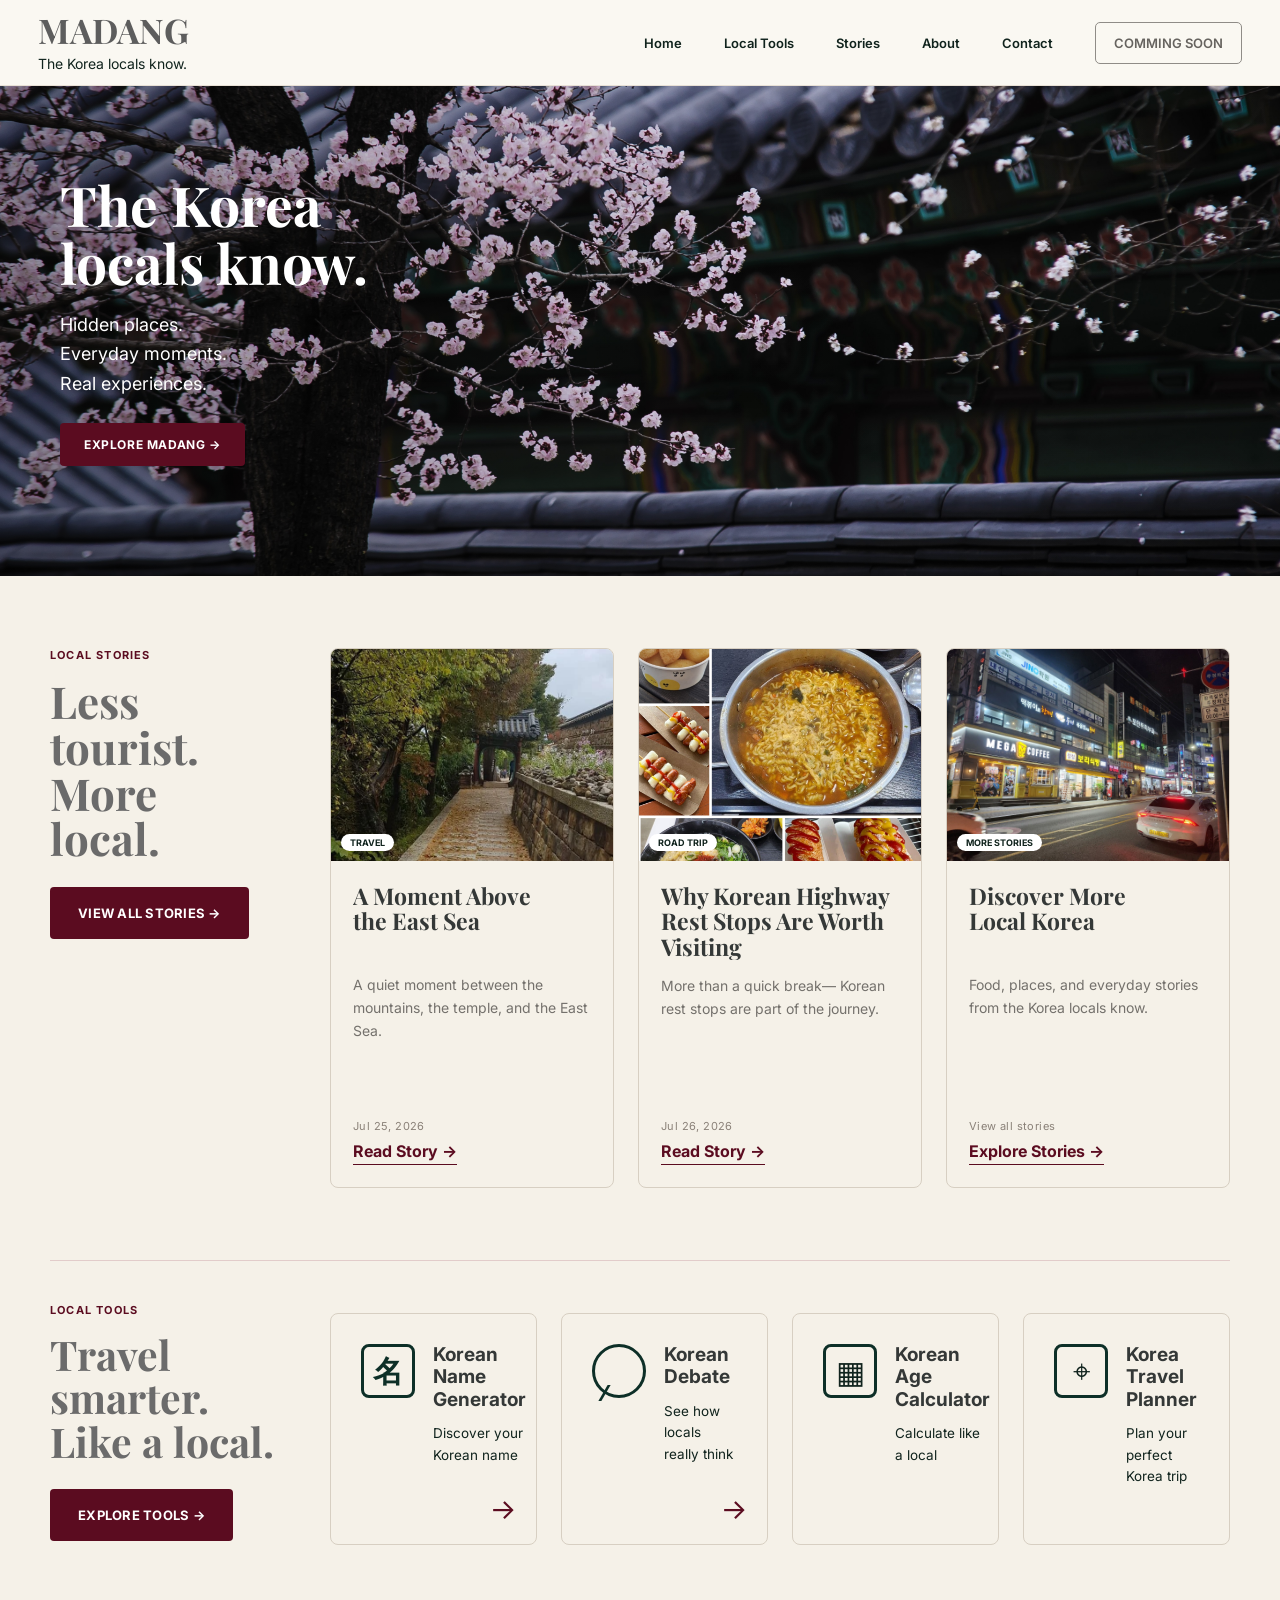
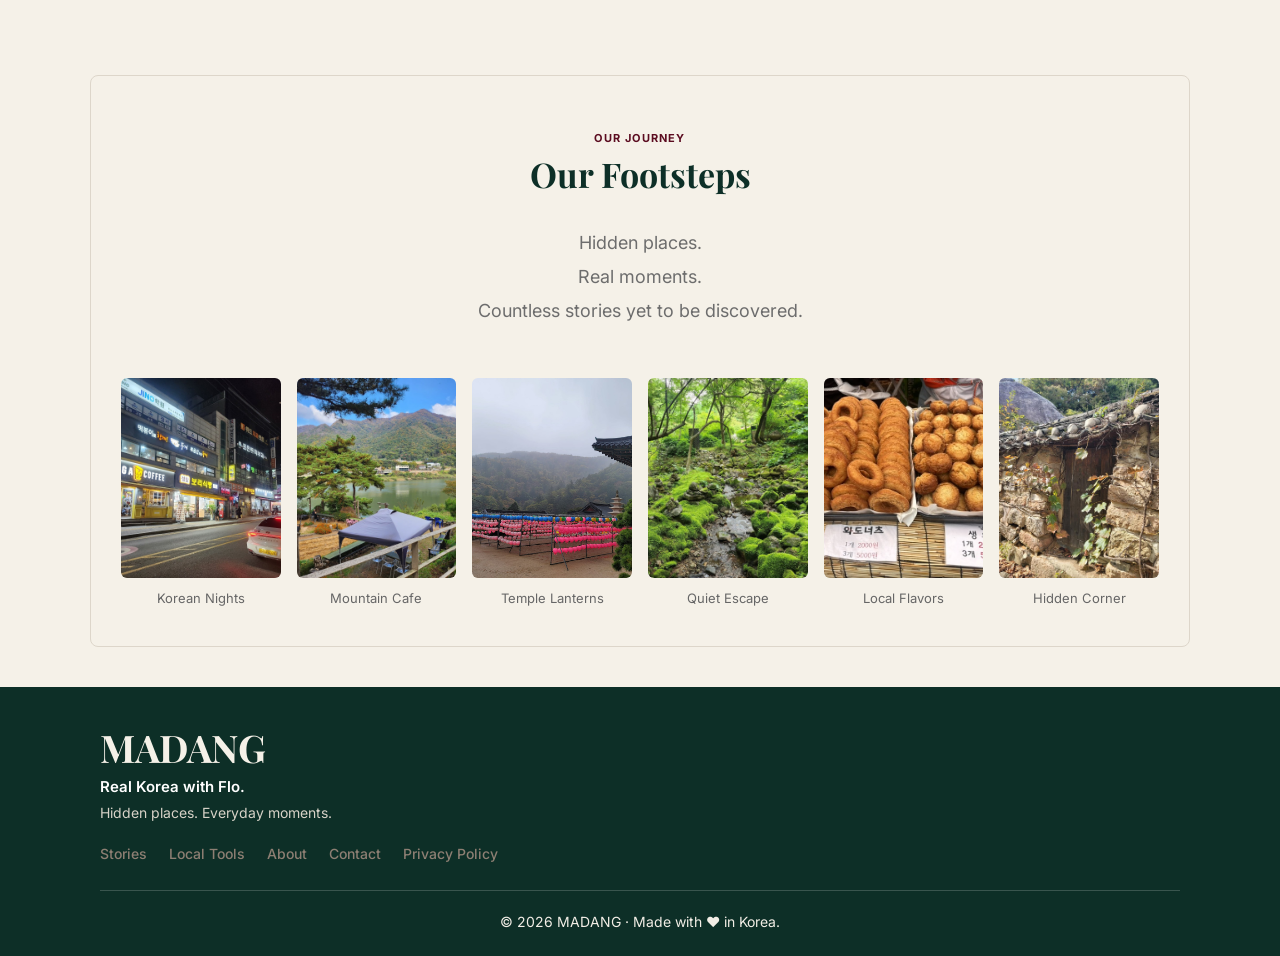
==== commit d1b8f360: "Add files via upload" ====
--- a/index.html
+++ b/index.html
@@ -131,7 +131,7 @@
 <section id="tools" class="section">
   <div class="section-title">
     <span class="eyebrow">LOCAL TOOLS</span>
-    <h2>Useful tools for curious travelers.</h2>
+    <h2>Travel smarter.<br>Like a local.</h2>
     <a class="button tools-button" href="#tools">EXPLORE TOOLS →</a>
   </div>
 
--- a/style.css
+++ b/style.css
@@ -1760,3 +1760,131 @@
     font-size: 32px !important;
   }
 }
+
+
+/* =========================
+   FINAL TYPOGRAPHY POLISH
+========================= */
+
+/* Main section title: slightly larger */
+#stories .stories-copy h2 {
+  font-family: "Playfair Display", serif !important;
+  font-size: 44px !important;
+  line-height: 1.04 !important;
+  font-weight: 700 !important;
+  color: #2f3432 !important;
+}
+
+/* Secondary section title: 3px smaller */
+#tools .section-title h2 {
+  font-family: "Playfair Display", serif !important;
+  font-size: 41px !important;
+  line-height: 1.06 !important;
+  font-weight: 700 !important;
+  color: #2f3432 !important;
+}
+
+/* Card titles in both sections: same dark gray */
+#home-blog-feed .story-body h3,
+#home-blog-feed .story-card:first-child h3,
+#tools .tool-card h3 {
+  color: #2f3432 !important;
+}
+
+/* Keep the hierarchy on smaller screens */
+@media (max-width: 980px) {
+  #stories .stories-copy h2 {
+    font-size: 38px !important;
+  }
+
+  #tools .section-title h2 {
+    font-size: 35px !important;
+  }
+}
+
+@media (max-width: 560px) {
+  #stories .stories-copy h2 {
+    font-size: 34px !important;
+  }
+
+  #tools .section-title h2 {
+    font-size: 31px !important;
+  }
+}
+
+
+/* =========================
+   LOCAL TOOLS — FINAL BALANCE
+========================= */
+
+/* Lift the Local Tools heading block slightly and keep it aligned with the cards. */
+#tools .section-title {
+  transform: translateY(-10px);
+}
+
+/* Give tool cards a little more height so the section balances with Stories. */
+#tools .tool-card {
+  min-height: 232px !important;
+  padding: 30px !important;
+}
+
+/* Refine typography inside tool cards. */
+#tools .tool-card h3 {
+  font-size: 19px !important;
+  line-height: 1.18 !important;
+  margin-bottom: 12px !important;
+}
+
+#tools .tool-card p {
+  font-size: 13.5px !important;
+  line-height: 1.6 !important;
+}
+
+/* Keep icons and arrows visually proportional. */
+#tools .tool-card .symbol {
+  margin-bottom: 18px !important;
+}
+
+#tools .tool-card .arrow {
+  right: 20px !important;
+  bottom: 18px !important;
+}
+
+/* Slightly reduce the visual gap above the tools section. */
+#tools {
+  padding-top: 52px !important;
+}
+
+/* Mobile/tablet: remove the lift and keep cards comfortable. */
+@media (max-width: 980px) {
+  #tools .section-title {
+    transform: none;
+  }
+
+  #tools .tool-card {
+    min-height: 210px !important;
+  }
+}
+
+
+/* =========================
+   MADANG FINAL BRAND COPY
+========================= */
+
+/* Match the gray used by the MADANG wordmark. */
+#stories .stories-copy h2 {
+  color: #6b6b6b !important;
+}
+
+#tools .section-title h2 {
+  color: #6b6b6b !important;
+  font-size: 41px !important;
+  line-height: 1.06 !important;
+}
+
+/* Keep card titles in a clear dark gray. */
+#home-blog-feed .story-body h3,
+#home-blog-feed .story-card:first-child h3,
+#tools .tool-card h3 {
+  color: #343837 !important;
+}
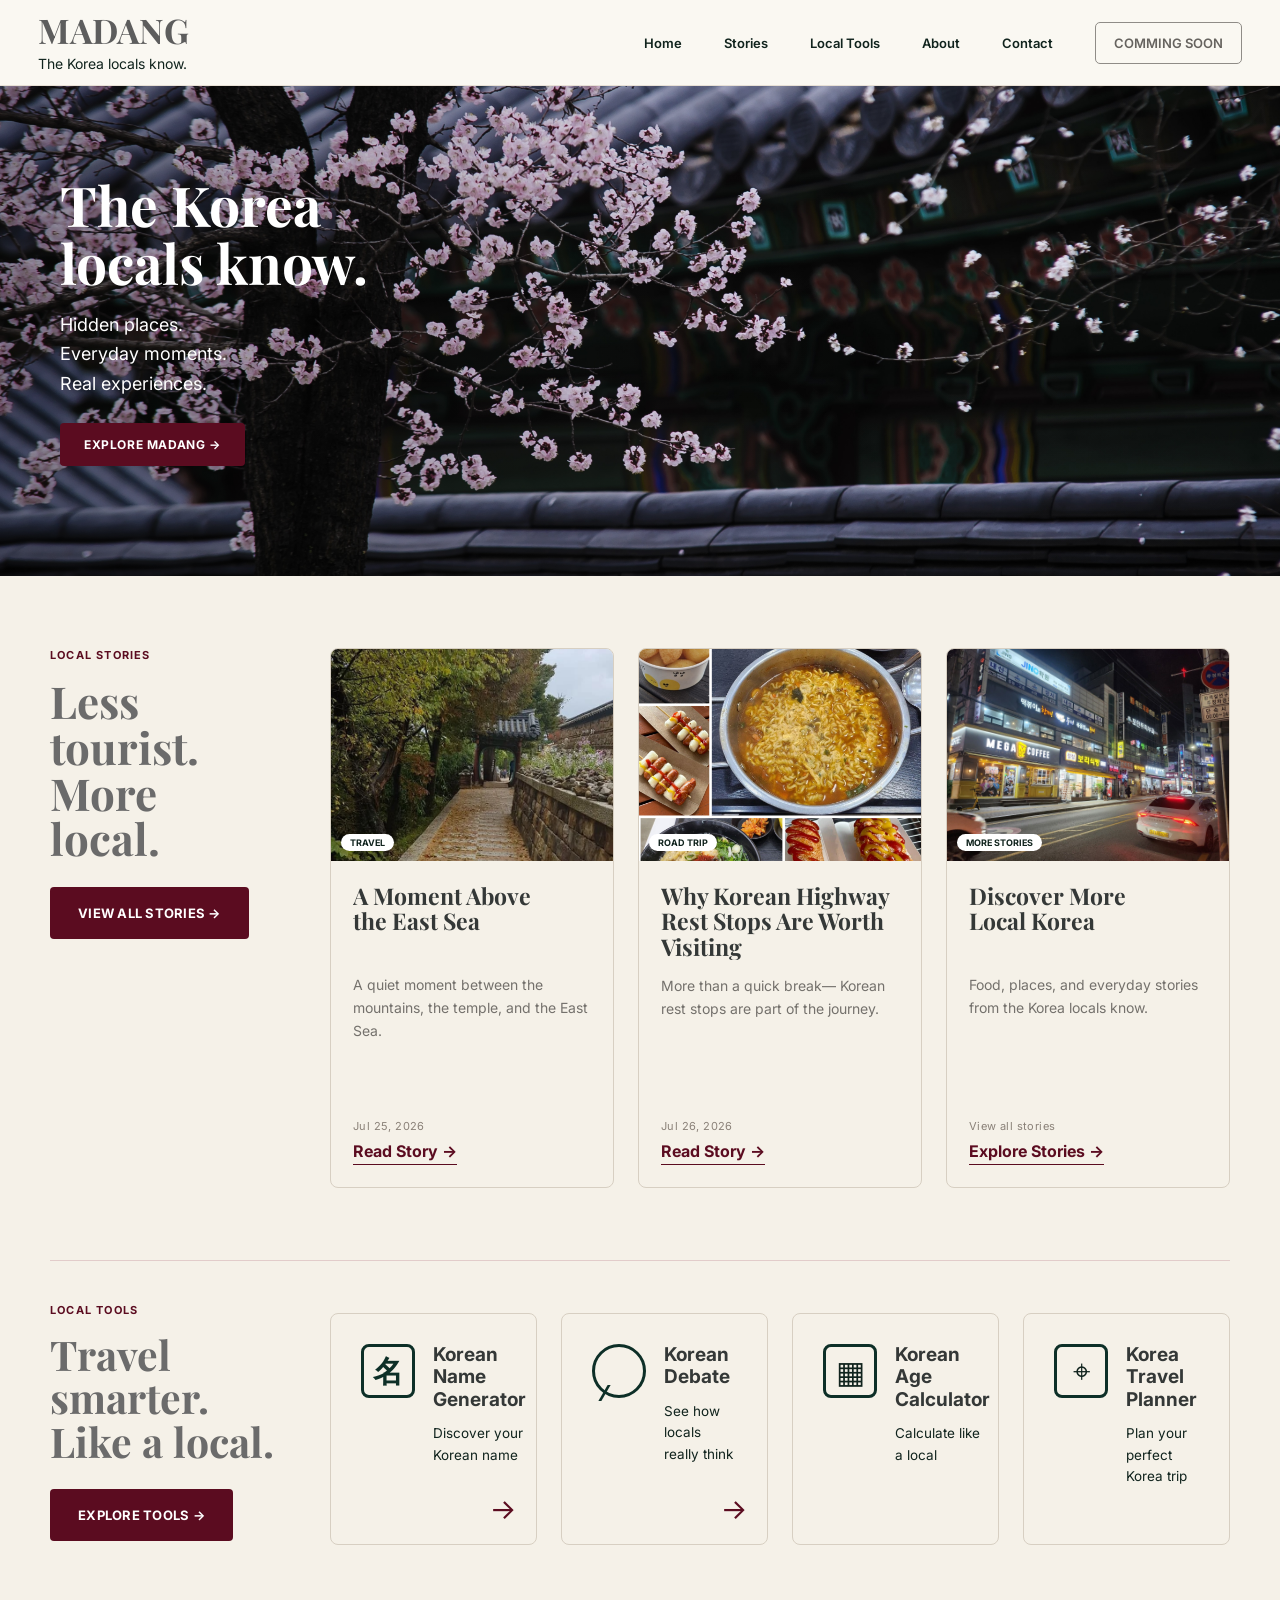
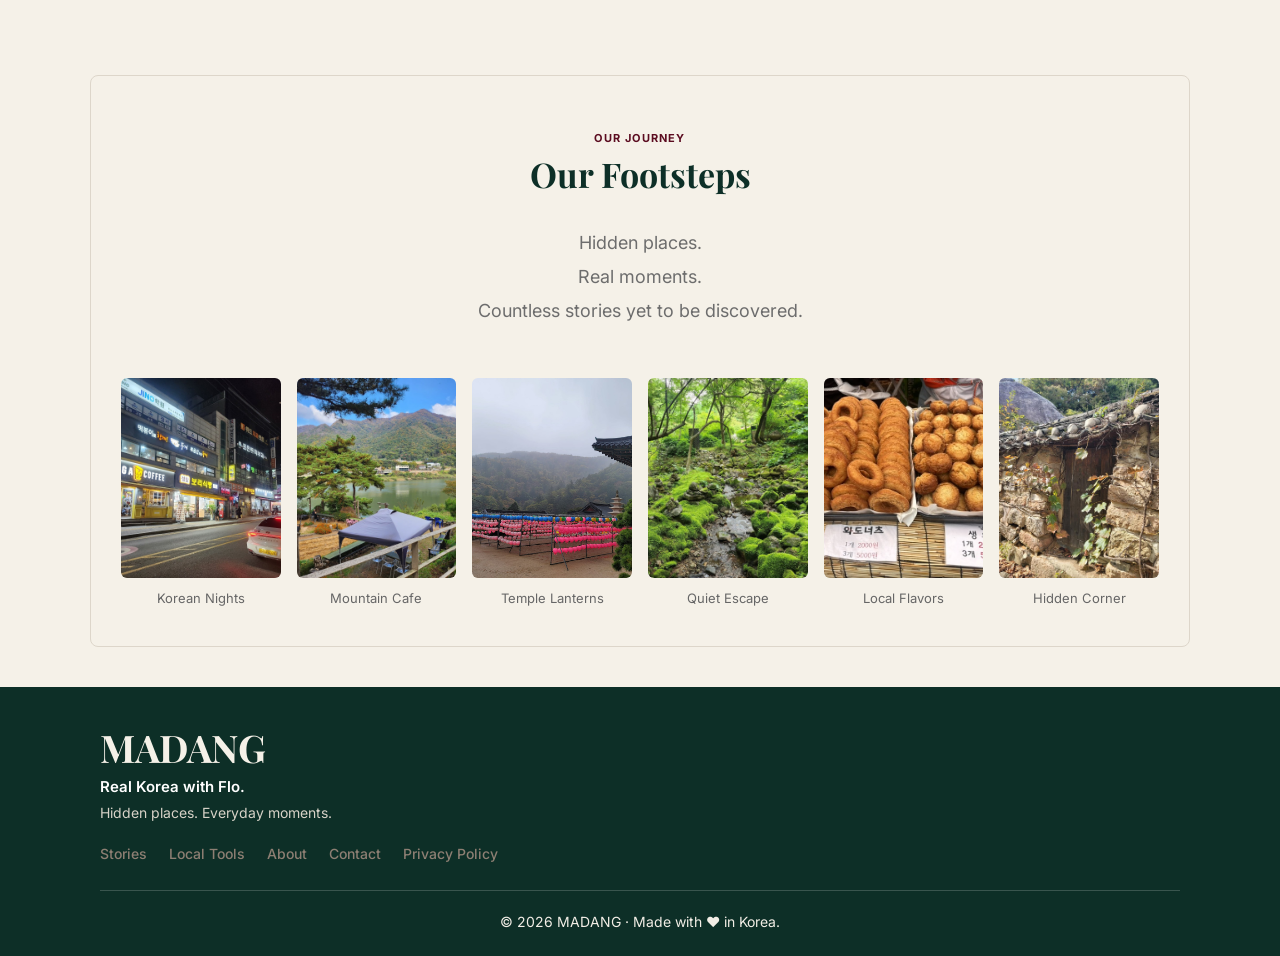
==== commit acf97e82: "Add files via upload" ====
--- a/index.html
+++ b/index.html
@@ -16,8 +16,8 @@
   <button class="menu-toggle" aria-label="Open menu">☰</button>
   <nav class="nav">
     <a class="active" href="#home">Home</a>
+    <a href="stories.html">Stories</a>
     <a href="#tools">Local Tools</a>
-    <a href="stories.html">Stories</a>
 <a href="about.html">About</a>
 <a href="contact.html">Contact</a>
     <a class="soon-outline" href="#soon">COMMING SOON</a>
@@ -214,7 +214,6 @@
     </div>
 
 </section>
-</section>
 
 </main>
 
--- a/style.css
+++ b/style.css
@@ -1888,3 +1888,48 @@
 #tools .tool-card h3 {
   color: #343837 !important;
 }
+
+
+/* Mobile Our Footsteps: show all six photos in a compact 3 × 2 grid */
+@media (max-width: 560px) {
+  .footsteps {
+    width: calc(100% - 24px);
+    margin: 24px auto;
+    padding: 28px 12px 24px;
+  }
+
+  .footsteps-title h2 {
+    font-size: 28px;
+  }
+
+  .footsteps-desc {
+    margin: 14px 0 24px;
+    font-size: 14px;
+    line-height: 1.55;
+  }
+
+  .footsteps-grid {
+    grid-template-columns: repeat(3, minmax(0, 1fr));
+    gap: 18px 8px;
+  }
+
+  .footstep {
+    min-width: 0;
+  }
+
+  .footstep img {
+    display: block;
+    width: 100%;
+    height: auto;
+    aspect-ratio: 4 / 5;
+    object-fit: cover;
+    border-radius: 7px;
+  }
+
+  .footstep span {
+    margin-top: 7px;
+    font-size: 11px;
+    line-height: 1.25;
+    overflow-wrap: anywhere;
+  }
+}
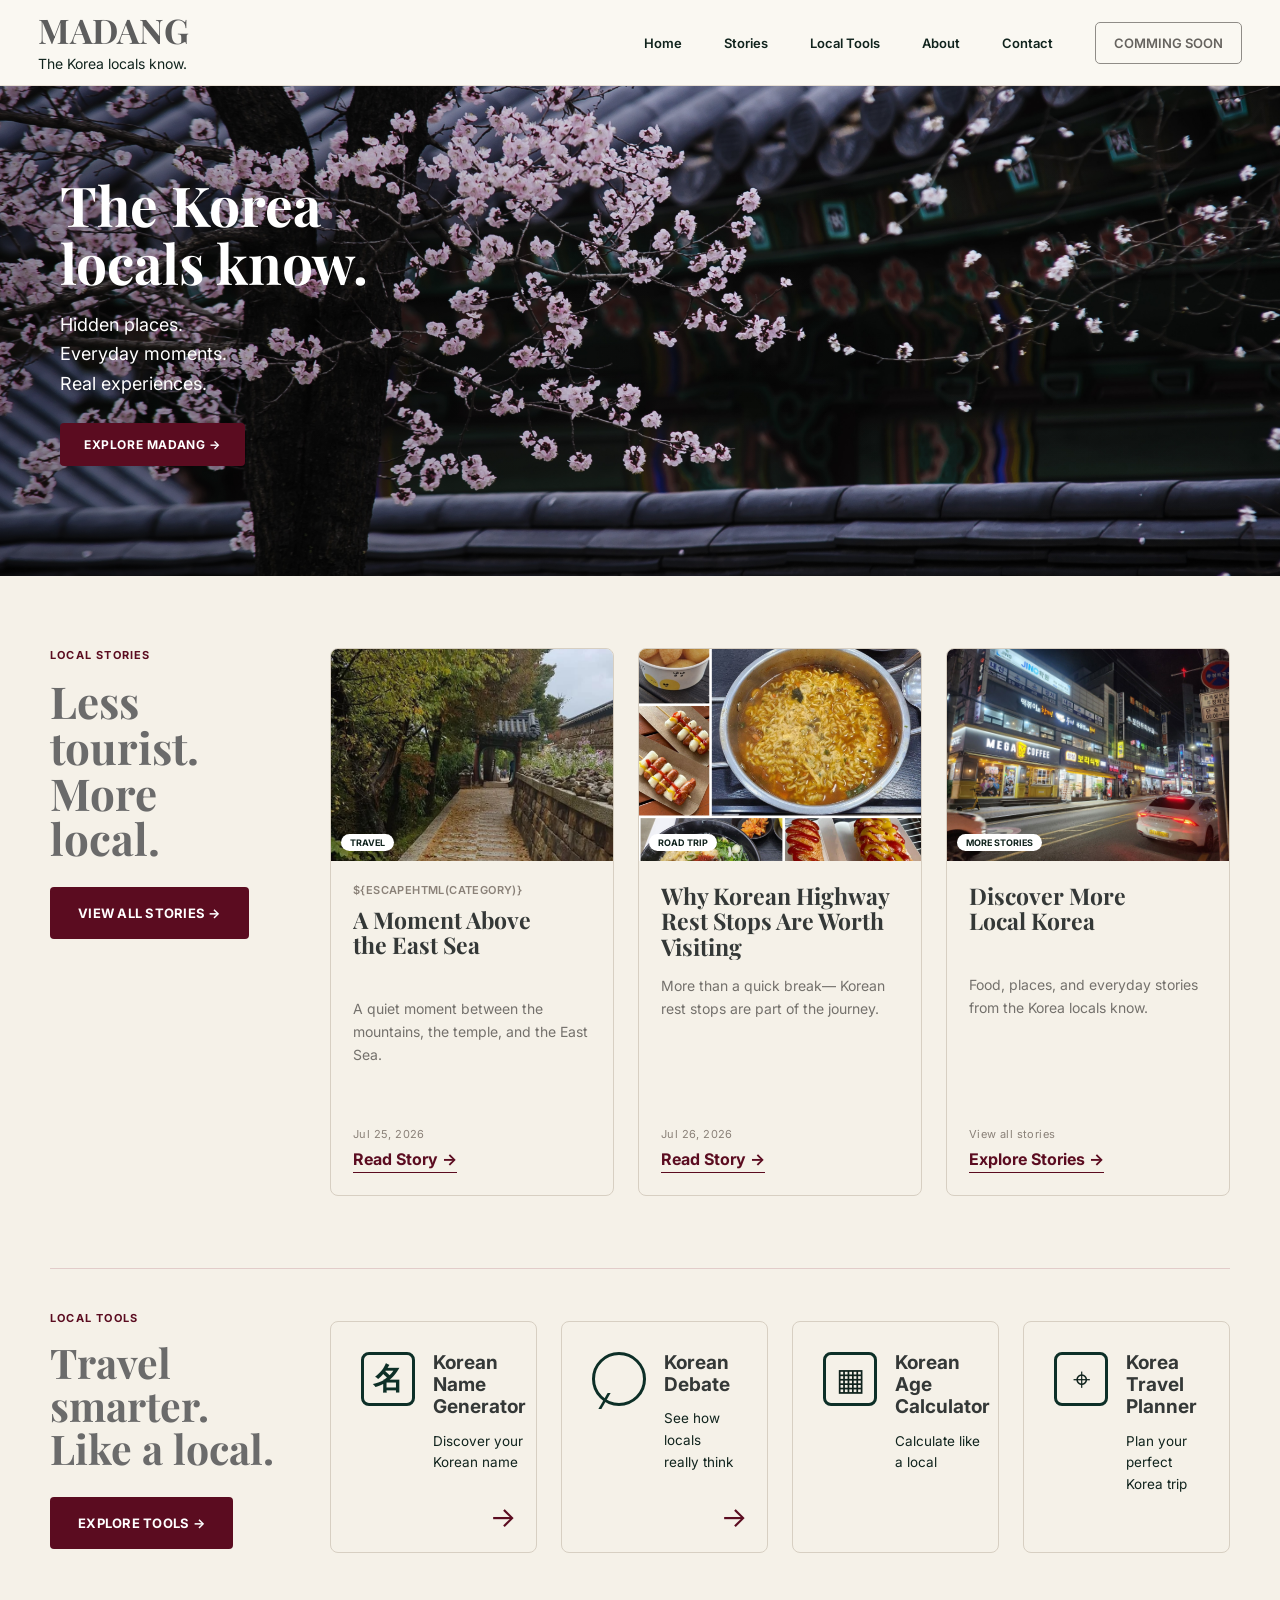
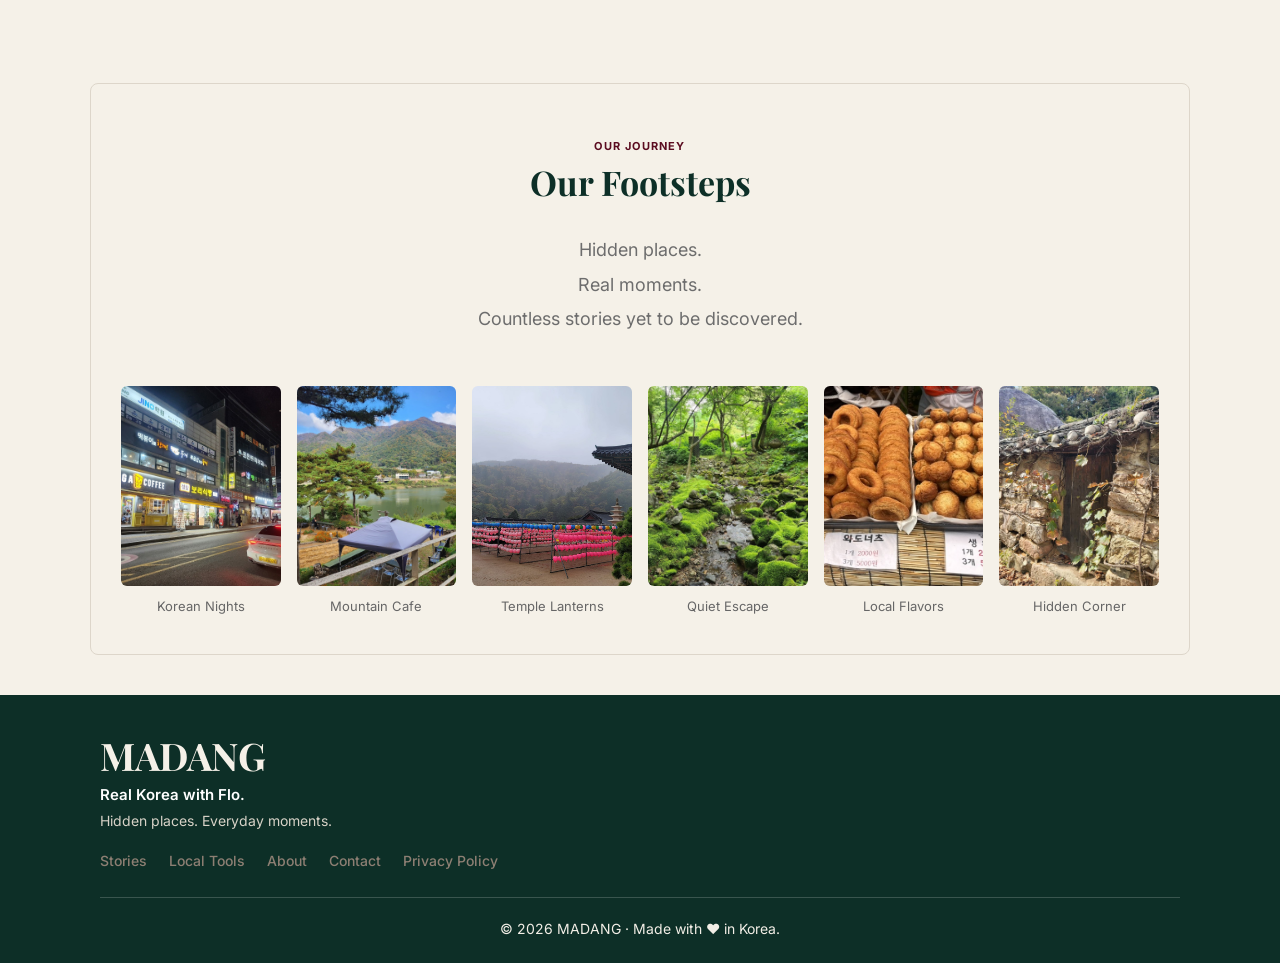
==== commit ca549f6d: "Add files via upload" ====
--- a/index.html
+++ b/index.html
@@ -54,6 +54,7 @@
     </div>
 
     <div class="story-body">
+      <small class="story-category">${escapeHtml(category)}</small>
       <h3>A Moment Above<br>the East Sea</h3>
 
       <p>
--- a/style.css
+++ b/style.css
@@ -1933,3 +1933,11 @@
     overflow-wrap: anywhere;
   }
 }
+.story-category{
+    font-size:11px;
+    color:#8f8f8f;
+    letter-spacing:0.12em;
+    font-weight:600;
+    text-transform:uppercase;
+    margin-bottom:10px;
+}
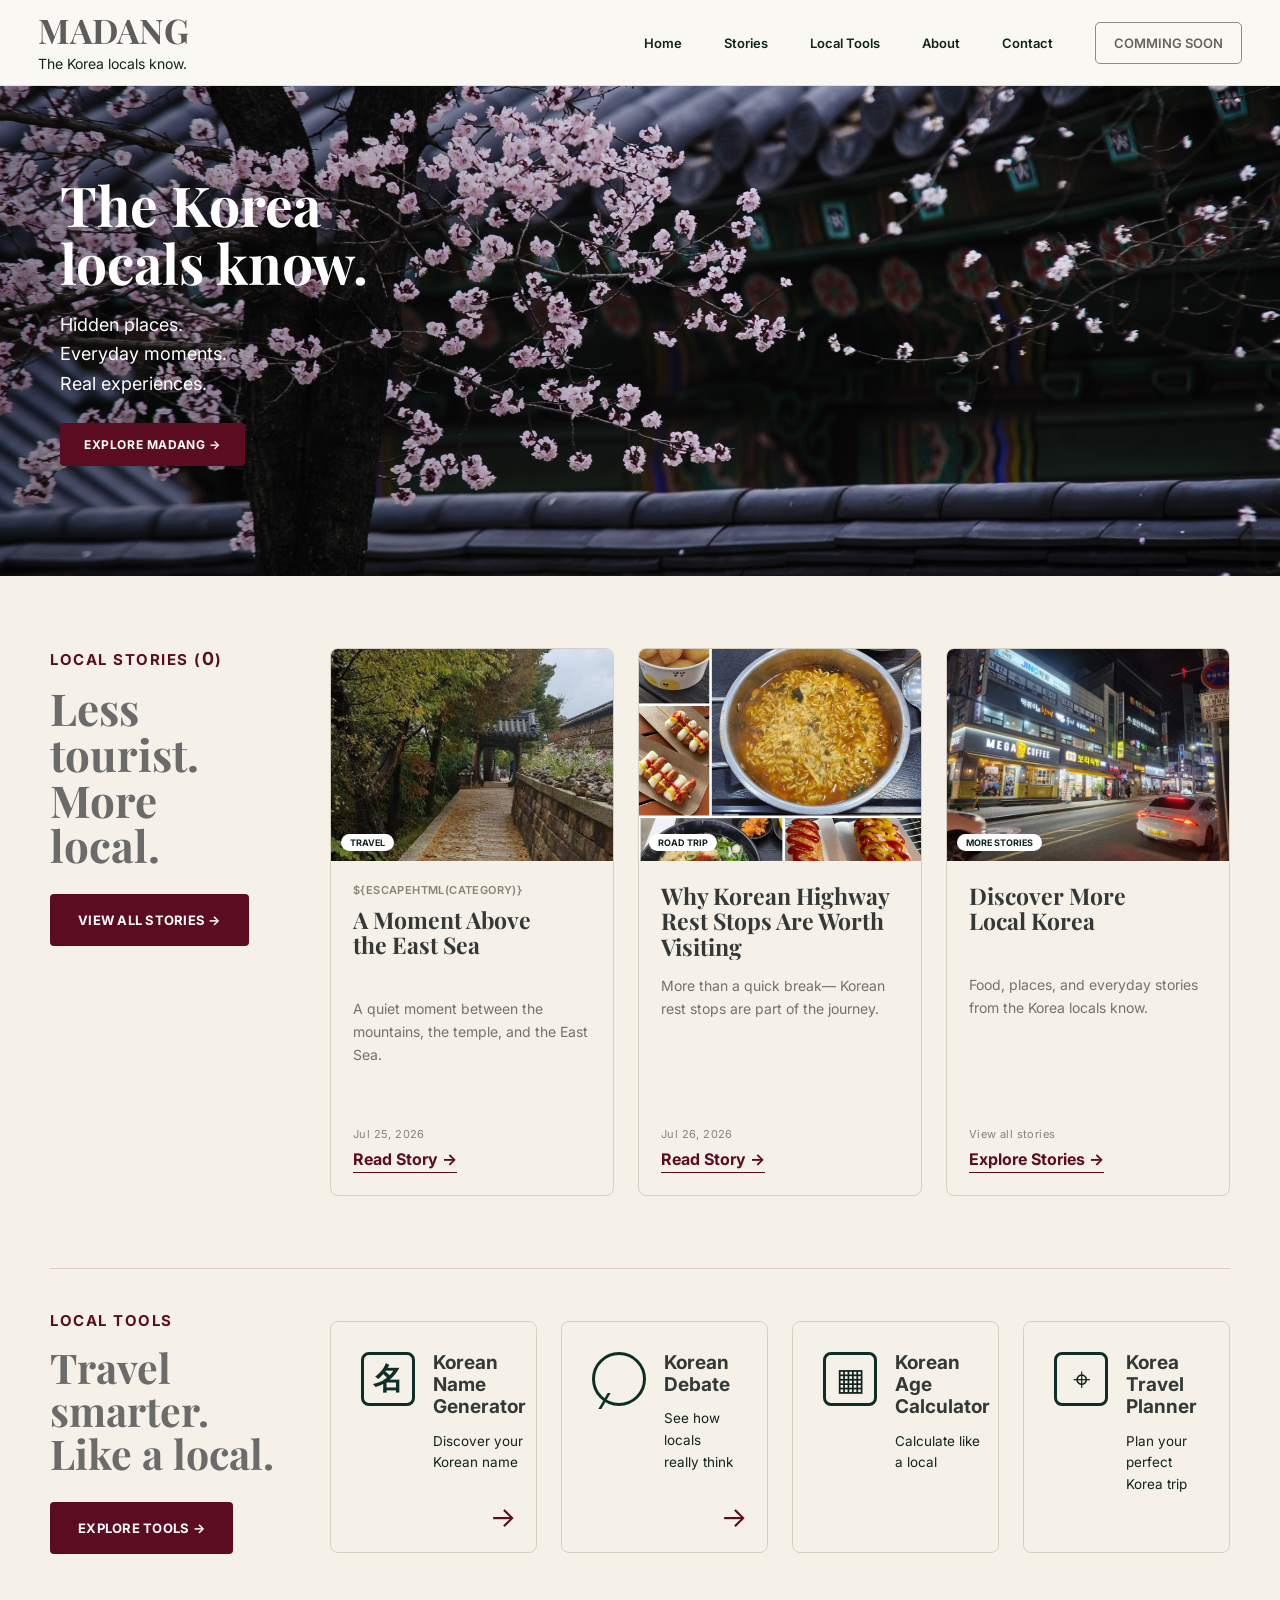
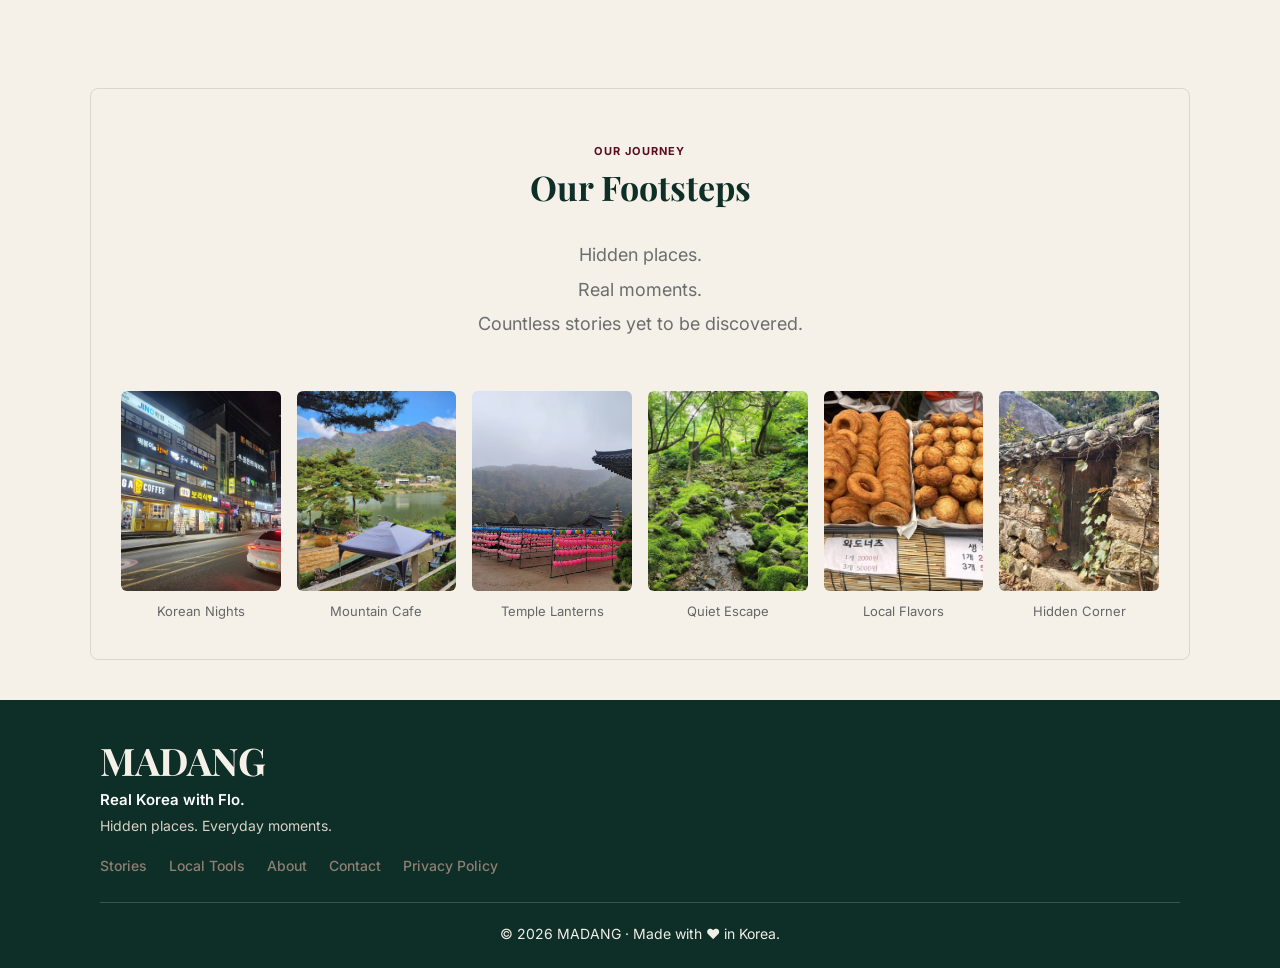
==== commit 2caa1963: "Add files via upload" ====
--- a/index.html
+++ b/index.html
@@ -36,7 +36,7 @@
 
 <section id="stories" class="stories">
   <div class="stories-copy">
-<span class="eyebrow">LOCAL STORIES</span>
+<span class="eyebrow">LOCAL STORIES (<span id="story-count" class="story-count">0</span>)</span>
 
 <h2>
 Less tourist.<br>
@@ -140,7 +140,10 @@
     <article class="tool-card">
    <div class="name-symbol">名</div>
       <div><h3>Korean Name<br>Generator</h3><p>Discover your<br>Korean name</p></div>
-      <a class="arrow" href="#">→</a>
+      <a class="arrow"
+   href="https://kayyoon1970.github.io/Madang-Korean-name-generator/"
+   target="_blank"
+   rel="noopener noreferrer">→</a>
     </article>
 
     <article class="tool-card">
--- a/style.css
+++ b/style.css
@@ -1653,10 +1653,16 @@
   justify-content: flex-start !important;
   text-align: left !important;
 }
-
 #stories .stories-copy .eyebrow,
 #tools .section-title .eyebrow {
   margin: 0 0 16px !important;
+  font-size: 15px !important;
+  font-weight: 700 !important;
+  letter-spacing: 1.5px !important;
+}
+.story-count {
+  font-size: 18px !important;
+  font-weight: 700 !important;
 }
 
 /* Disable the old pseudo-button and use the real button in HTML. */
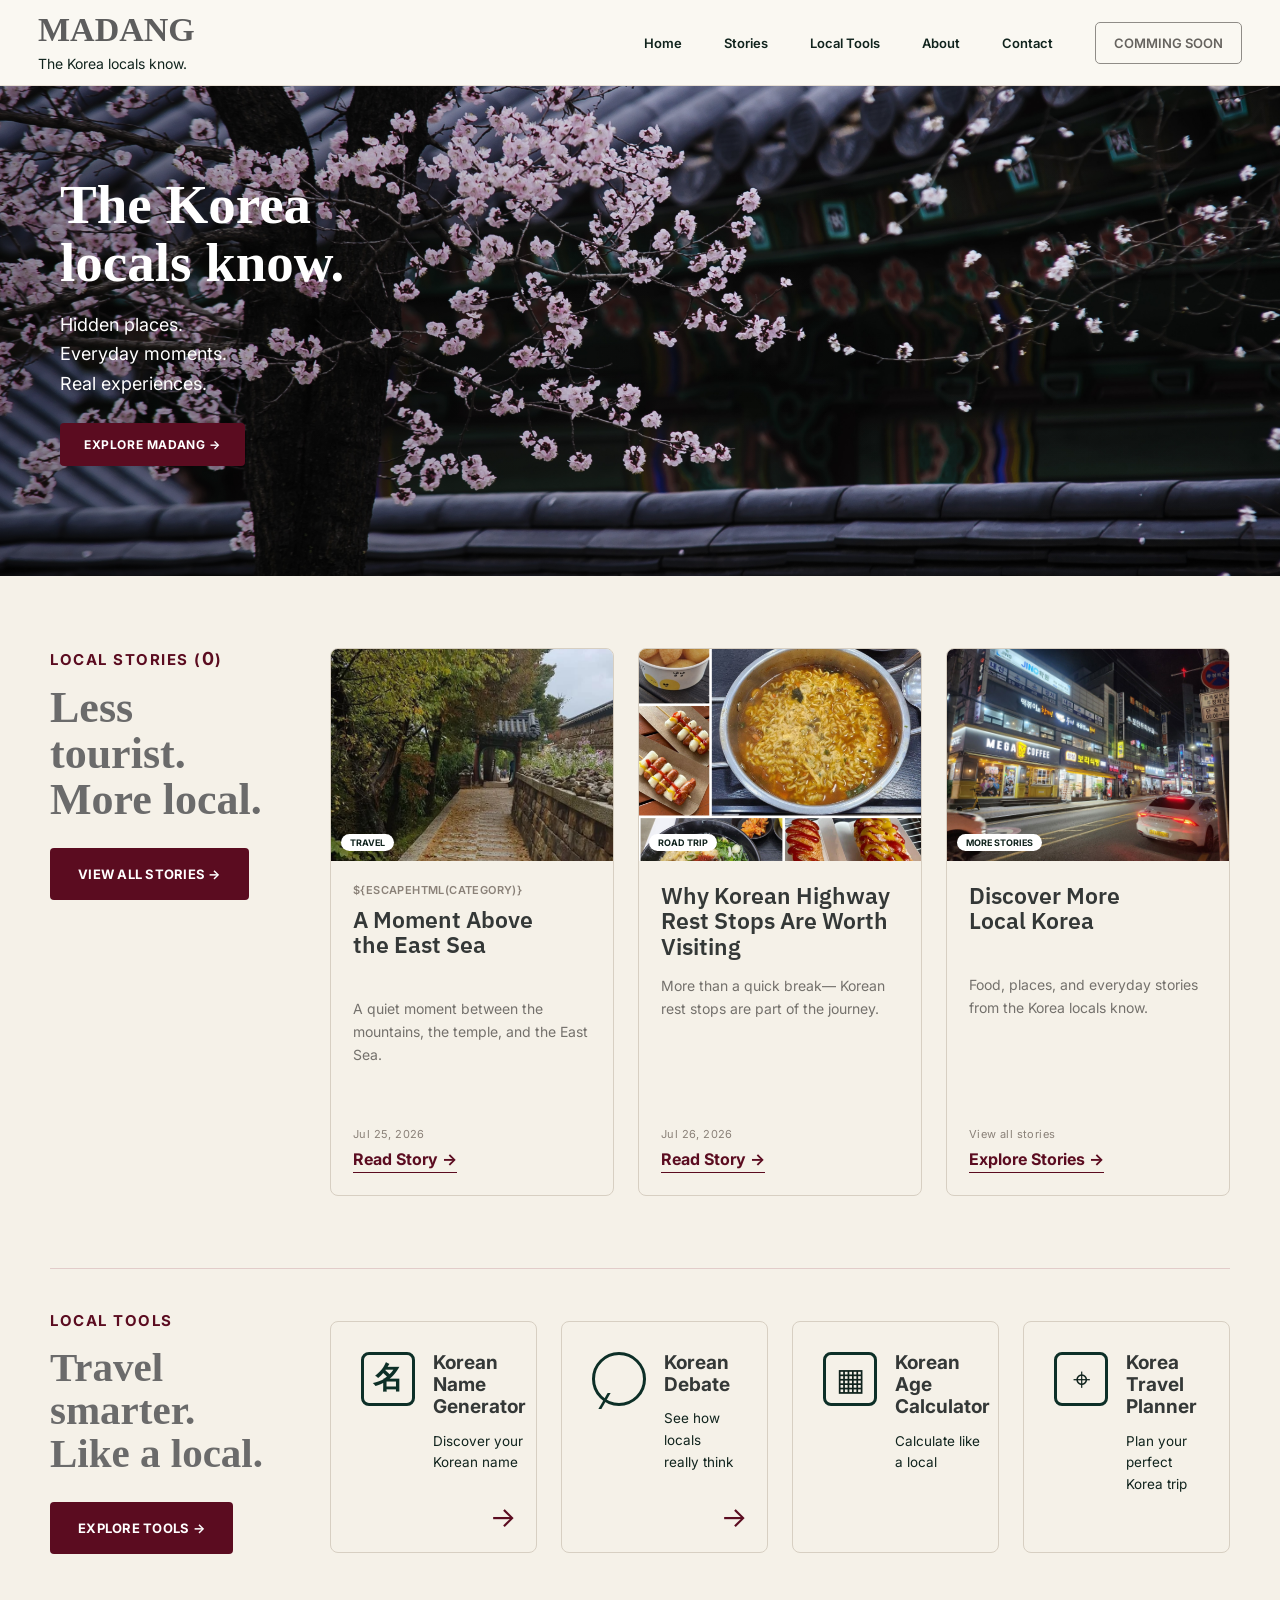
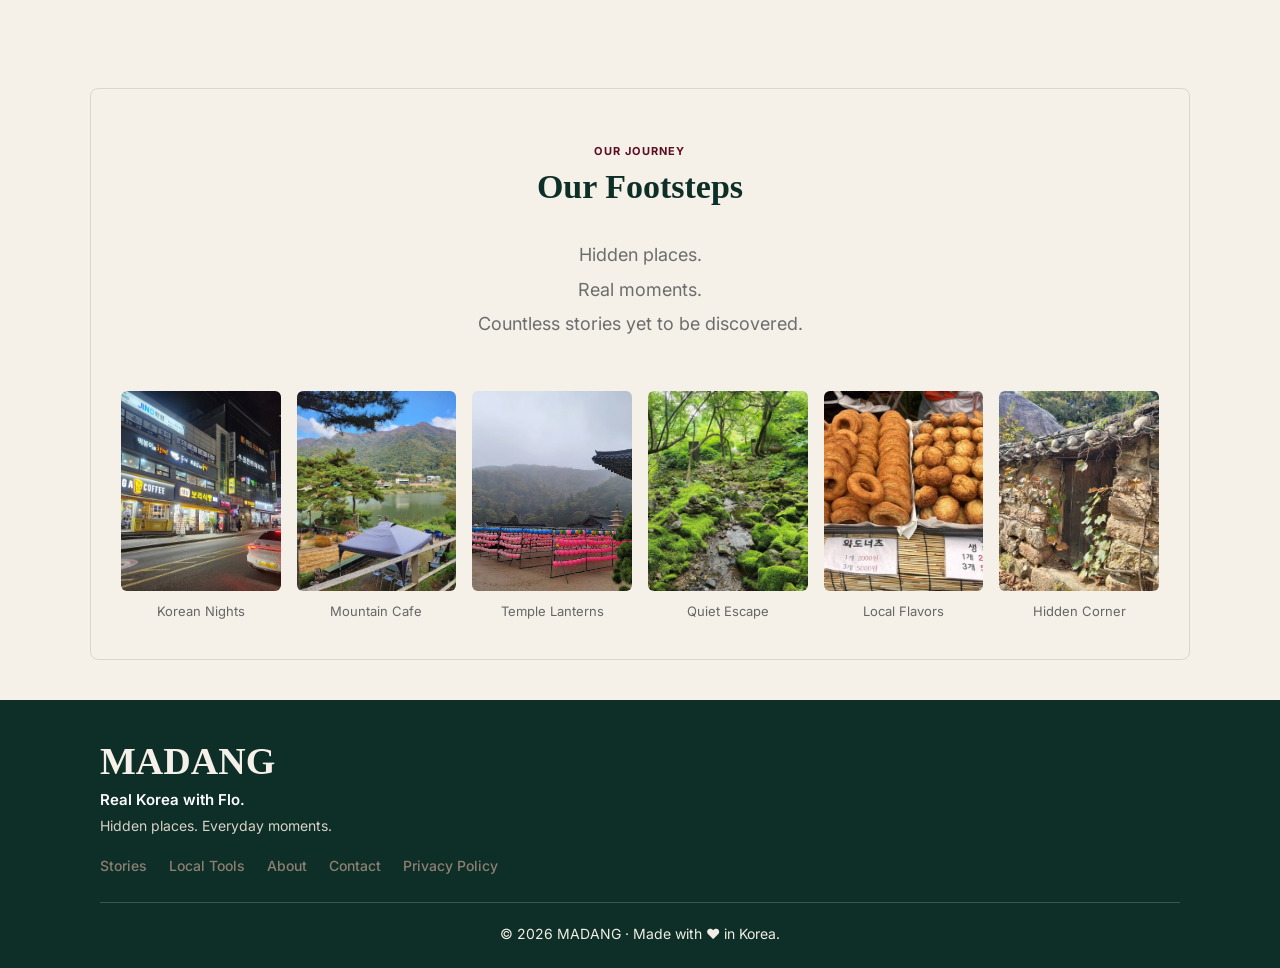
==== commit 027a2f07: "Update story cards" ====
--- a/index.html
+++ b/index.html
@@ -7,7 +7,7 @@
   <meta name="description" content="Hidden places, everyday moments, real experiences in Korea.">
   <link rel="preconnect" href="https://fonts.googleapis.com">
   <link rel="preconnect" href="https://fonts.gstatic.com" crossorigin>
-  <link href="https://fonts.googleapis.com/css2?family=Inter:wght@400;500;600;700&family=Playfair+Display:wght@600;700&display=swap" rel="stylesheet">
+ <link href="https://fonts.googleapis.com/css2?family=IBM+Plex+Sans:wght@400;500;600;700&family=Inter:wght@400;500;600;700&display=swap" rel="stylesheet">
   <link rel="stylesheet" href="style.css">
 </head>
 <body>
@@ -141,7 +141,7 @@
    <div class="name-symbol">名</div>
       <div><h3>Korean Name<br>Generator</h3><p>Discover your<br>Korean name</p></div>
       <a class="arrow"
-   href="https://kayyoon1970.github.io/Madang-Korean-name-generator/"
+   href="korean-name/"
    target="_blank"
    rel="noopener noreferrer">→</a>
     </article>
@@ -149,7 +149,7 @@
     <article class="tool-card">
       <div class="speech"></div>
       <div><h3>Korean<br>Debate</h3><p>See how locals<br>really think</p></div>
-      <a class="arrow" href="#">→</a>
+     <a class="arrow" href="korean-debate/" target="_blank" rel="noopener noreferrer">→</a> 
     </article>
 
     <article class="tool-card">
--- a/style.css
+++ b/style.css
@@ -99,13 +99,21 @@
 .dots b{background:var(--burgundy)}
 .stories{display:grid;grid-template-columns:200px 1fr;gap:38px;padding:45px 50px 38px}
 .stories-copy h2{font-size:27px;line-height:1.35;margin-bottom:18px}
-.story-grid{display:grid;grid-template-columns:repeat(3,1fr);gap:20px}
+.story-grid{
+  display:grid;
+  grid-template-columns:repeat(3,1fr);
+  gap:20px;
+  align-items:start;
+}
 .story-card{border:1px solid var(--line);border-radius:6px;overflow:hidden}
-.story-img{height:103px;position:relative}
+.story-img{height:170px;position:relative}
 .story-img img{width:100%;height:100%;object-fit:cover}
 .story-img span{position:absolute;left:10px;bottom:10px;background:white;border-radius:18px;padding:3px 9px;font-size:9px;font-weight:700}
 .story-body{padding:16px}
-.story-body h3{font:700 17px/1.25 "Playfair Display",serif;margin:0 0 12px}
+.story-body h3{
+  font:600 19px/1.3 "IBM Plex Sans",sans-serif;
+  margin:0 0 12px;
+}
 .story-body p{font-size:12px;line-height:1.75;margin:0 0 15px}
 .story-body small{font-size:11px}
 @media(max-width:900px){
@@ -1372,7 +1380,7 @@
   flex-direction: column !important;
   grid-column: auto !important;
   min-width: 0 !important;
-  min-height: 540px !important;
+  min-height: 460px !important;
   border-radius: 8px !important;
   overflow: hidden !important;
 }
